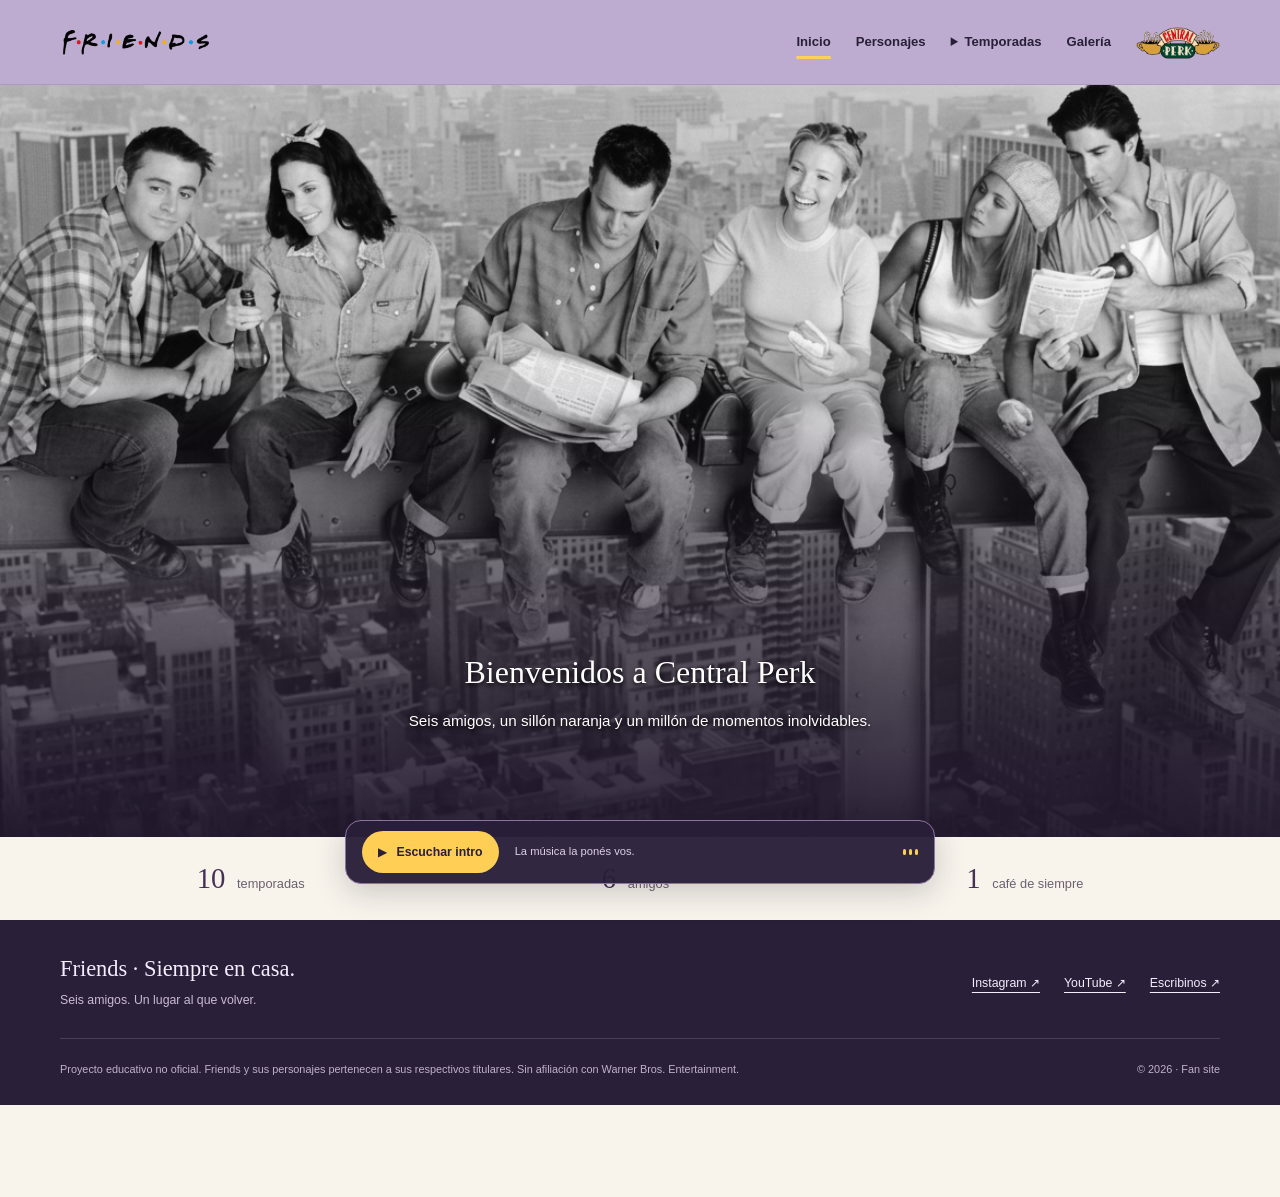
==== index.html @ 4688b2fb "Primera version de la pagina Friends" ====
<!doctype html>
<html lang="es-AR">
<head>
<meta charset="UTF-8">
<meta name="viewport" content="width=device-width, initial-scale=1">
<meta name="theme-color" content="#291f39">
<title>Inicio | Friends</title>
<link rel="stylesheet" href="css/estilos.css">
<script defer src="js/data.js"></script>
<script defer src="js/hero.js"></script>
<script defer src="js/gallery.js"></script>
<script defer src="js/cafe.js"></script>
<script defer src="js/audio.js"></script>
<script defer src="js/main.js"></script>
<script defer src="js/script.js"></script>
</head>
<body>
<div class="app home-page">
<a class="skip-link" href="#contenido">Saltar al contenido</a>
<header class="site-header">
<div class="container header-inner">
<a class="brand" href="index.html" aria-label="Friends, ir al inicio">
<img src="img/home/friends-logo.png" width="2048" height="800" alt="Friends"/>
</a>
<nav id="navegacion" class="navigation " aria-label="Navegación principal">
<a href="index.html" aria-current="page">Inicio</a>
<a href="personajes.html">Personajes</a>
<a href="temporadas.html">Temporadas</a>
<a href="galeria.html">Galería</a>
<a class="cafe-nav-link" href="cafe.html" aria-label="Central Perk: ¿Tomamos un café?">
<img src="img/home/central-perk.png" width="1760" height="880" alt="Central Perk">
</a>
</nav>
<button class="menu-toggle" type="button" aria-label="Abrir menú" aria-expanded="false" aria-controls="navegacion">☰</button>
</div>
</header>
<main id="contenido" tabindex="-1">
<section class="home-hero " data-intro="color" aria-labelledby="hero-title">
<img class="hero-background" src="img/home/Gemini_Generated_Image_yj6yjkyj6yjkyj6y.jpeg" width="1515" height="688" alt="Los seis amigos sentados en una viga sobre Nueva York" fetchPriority="high"/>
<div class="hero-copy container">
<h1 id="hero-title">Bienvenidos a Central Perk</h1>
<p class="hero-description">Seis amigos, un sillón naranja y un millón de momentos inolvidables.</p>
</div>
</section>
<img class="flying-logo" src="img/home/friends-logo.png" width="2048" height="800" alt="" aria-hidden="true" hidden=""/>
<div class="container series-facts">
<span>
<strong>10</strong> temporadas</span>
<span>
<strong>6</strong> amigos</span>
<span>
<strong>1</strong> café de siempre</span>
</div>
</main>
<footer class="site-footer">
<div class="container">
<div class="footer-top">
<div>
<p class="site-name">Friends · Siempre en casa.</p>
<p>Seis amigos. Un lugar al que volver.</p>
</div>
<div class="socials" aria-label="Redes sociales">
<a href="https://www.instagram.com/friends/" target="_blank" rel="noopener noreferrer">Instagram ↗</a>
<a href="https://www.youtube.com/@Friends" target="_blank" rel="noopener noreferrer">YouTube ↗</a>
<a href="cafe.html#formulario">Escribinos ↗</a>
</div>
</div>
<div class="footer-bottom">
<p>Proyecto educativo no oficial. Friends y sus personajes pertenecen a sus respectivos titulares. Sin afiliación con Warner Bros. Entertainment.</p>
<span>© 2026 · Fan site</span>
</div>
</div>
</footer>
<aside class="global-player" aria-label="Música de Friends">
<button id="audio-toggle" type="button" aria-pressed="false">
<span aria-hidden="true">▶</span> Escuchar intro</button>
<span class="audio-status" role="status">La música la ponés vos.</span>
<span class="equalizer" aria-hidden="true">
<i>
</i>
<i>
</i>
<i>
</i>
</span>
</aside>
</div>
<noscript><style>.hero-copy > * { opacity: 1; transform: none; }</style>Activá JavaScript para el carrusel, el mapa seleccionable y la música.</noscript>
</body>
</html>
---- css/estilos.css ----
@charset "UTF-8";
/* Personajes y elenco: tarjetas Flexbox. */
.character-list {
  display: flex;
  gap: 28px;
  flex-wrap: wrap;
  padding-bottom: 56px;
}
.character-card {
  flex: 0 1 calc((100% - 56px) / 3);
  min-width: 0;
  background: var(--paper);
  border: 1px solid var(--line);
  border-radius: 5px;
  overflow: hidden;
  scroll-margin-top: 115px;
}
.portrait {
  position: relative;
}
.portrait img {
  width: 100%;
  height: 245px;
  object-fit: contain;
  object-position: center;
  background: #eae5dc;
}
.tag {
  position: absolute;
  bottom: 12px;
  left: 14px;
  background: var(--cream);
  padding: 4px 9px;
  font-size: 0.62rem;
}
.character-copy {
  padding: 23px;
}
.character-copy h3 {
  font-family: Georgia, serif;
  font-size: 1.85rem;
  font-weight: 400;
}
.actor-name {
  color: var(--purple-dark);
  font-size: 0.75rem;
  font-weight: 700;
  margin: 7px 0 16px;
}
.character-copy > p:not(.actor-name) {
  font-size: 0.82rem;
  color: var(--muted);
}
.character-copy .detail {
  padding-top: 14px;
  border-top: 1px solid var(--line);
}
.actor-section {
  background: #eee7f1;
}
.actor-list {
  display: flex;
  flex-wrap: wrap;
  gap: 26px;
  margin-top: 30px;
}
.actor-card {
  flex: 0 1 calc((100% - 52px) / 3);
  border-top: 1px solid #b6a6bf;
  padding-top: 22px;
}
.actor-card h3 {
  font-size: 1.1rem;
  margin-bottom: 14px;
}
.actor-card p {
  font-size: 0.84rem;
  color: #554d5b;
}
.actor-card > a {
  display: inline-block;
  margin-top: 15px;
  font-size: 0.73rem;
}
.credits {
  margin-top: 35px;
  font-size: 0.76rem;
  overflow-wrap: anywhere;
}
.credits summary {
  cursor: pointer;
  font-weight: 700;
}
.credits p {
  margin-top: 12px;
}
.credits li {
  margin-block: 12px;
}
/* Temporadas: todas accesibles por anclas, incluso sin JavaScript. */
.season-jump {
  display: flex;
  flex-wrap: wrap;
  gap: 10px;
  margin: 8px 0 28px;
}
.season-jump a {
  display: flex;
  width: 48px;
  height: 44px;
  align-items: center;
  justify-content: center;
  border: 1px solid var(--line);
  background: var(--paper);
  text-decoration: none;
  font-weight: 600;
  font-size: 0.8rem;
}
.season-jump a:hover {
  background: var(--purple-dark);
  color: white;
}
.season-list {
  display: flex;
  flex-wrap: wrap;
  gap: 24px;
}
.season-card {
  display: flex;
  align-items: flex-start;
  gap: 22px;
  flex: 0 1 calc((100% - 24px) / 2);
  padding: 28px;
  background: var(--paper);
  border: 1px solid var(--line);
  scroll-margin-top: 110px;
}
.season-card:target {
  border-color: var(--purple);
  box-shadow: inset 0 3px var(--yellow);
}
.season-number {
  font:
    2.1rem/1 Georgia,
    serif;
  color: #b9a8c5;
}
.season-card > div {
  min-width: 0;
  flex: 1;
}
.season-card .eyebrow {
  font-size: 0.6rem;
  margin-bottom: 14px;
  letter-spacing: 0.09em;
}
.season-card h3 {
  font-family: Georgia, serif;
  font-size: 1.6rem;
  font-weight: 400;
  margin-bottom: 16px;
}
.season-card p,
.season-card li {
  font-size: 0.83rem;
  color: var(--muted);
}
.season-card ul {
  padding-left: 18px;
  margin: 15px 0;
}
.episode-list {
  font-style: italic;
}

:root {
  --cream: #f8f4ec;
  --paper: #fffdf8;
  --ink: #302439;
  --muted: #6b6070;
  --purple: #83679c;
  --purple-dark: #453158;
  --yellow: #ffce54;
  --line: #ddd3e3;
  --header-height: 84px;
  font-family: "Segoe UI", Arial, sans-serif;
  color: var(--ink);
  background: var(--cream);
  font-synthesis: none;
}
* {
  box-sizing: border-box;
}
html {
  scroll-behavior: smooth;
  scroll-padding-top: calc(var(--header-height) + 20px);
}
body {
  margin: 0;
  font-size: 16px;
  line-height: 1.65;
}
img {
  display: block;
  max-width: 100%;
  height: auto;
}
button,
input,
select,
textarea {
  font: inherit;
}
button,
a {
  touch-action: manipulation;
}
button {
  cursor: pointer;
}
button:disabled {
  cursor: wait;
  opacity: 0.65;
}
a {
  color: inherit;
  text-underline-offset: 5px;
}
h1,
h2,
h3,
h4,
p,
figure {
  margin: 0;
}
h1,
h2 {
  font-family: Georgia, "Times New Roman", serif;
  font-weight: 400;
  letter-spacing: -0.045em;
  line-height: 1.1;
}
h1 {
  font-size: clamp(2.6rem, 5vw, 4.7rem);
}
h2 {
  font-size: clamp(2.1rem, 4vw, 3.4rem);
}
h3 {
  line-height: 1.2;
}
h4 {
  font-size: 0.76rem;
  text-transform: uppercase;
  letter-spacing: 0.1em;
  margin: 22px 0 8px;
}
p + p {
  margin-top: 14px;
}
em {
  font-style: normal;
  color: var(--purple-dark);
}
[hidden] {
  display: none !important;
}
:focus-visible {
  outline: 3px solid #b17200;
  outline-offset: 5px;
}
::selection {
  background: var(--yellow);
  color: var(--ink);
}
main:focus {
  outline: none;
}
.app {
  padding-bottom: 92px;
}
.container {
  width: min(1160px, calc(100% - 64px));
  margin-inline: auto;
}
.eyebrow {
  display: block;
  font-size: 0.67rem;
  font-weight: 750;
  letter-spacing: 0.16em;
  text-transform: uppercase;
  color: var(--purple-dark);
  margin-bottom: 18px;
}
.small {
  font-size: 0.75rem;
}
.button {
  display: inline-flex;
  justify-content: center;
  align-items: center;
  gap: 22px;
  min-height: 48px;
  padding: 12px 24px;
  border: 0;
  border-radius: 999px;
  background: var(--yellow);
  color: #291f39;
  text-decoration: none;
  font-size: 0.86rem;
  font-weight: 750;
  transition:
    background 0.2s,
    transform 0.2s;
}
.button:hover {
  background: #ffdc85;
  transform: translateY(-2px);
}
.text-button {
  border: 0;
  background: transparent;
  color: var(--purple-dark);
  text-decoration: underline;
  text-underline-offset: 5px;
  padding: 10px 0;
}
.page-intro {
  padding: 54px 0 36px;
  max-width: 820px;
}
.page-intro p {
  max-width: 660px;
  color: var(--muted);
  margin-top: 20px;
}
.centered {
  text-align: center;
  max-width: none;
}
.centered p {
  margin-inline: auto;
}
.notice {
  border-left: 3px solid var(--yellow);
  padding: 10px 16px;
  background: #eee6ef;
  margin-bottom: 30px;
  font-size: 0.8rem;
}
.section {
  padding-block: 60px;
}
.section-head {
  display: flex;
  justify-content: space-between;
  gap: 24px;
  align-items: flex-end;
  margin-bottom: 28px;
}
.source-note {
  font-size: 0.74rem;
  color: var(--muted);
  margin: 20px 0 40px;
}
.skip-link {
  position: fixed;
  top: -90px;
  left: 16px;
  padding: 12px;
  background: var(--yellow);
  z-index: 100;
}
.skip-link:focus {
  top: 12px;
}
/* Un solo Header para todas las vistas. */
.site-header {
  position: sticky;
  top: 0;
  z-index: 30;
  background: #bdacd0;
  color: #291f39;
  border-bottom: 1px solid #291f3920;
}
.header-inner {
  min-height: var(--header-height);
  display: flex;
  align-items: center;
  gap: 28px;
}
.brand {
  display: block;
  width: 152px;
  flex-shrink: 0;
}
.brand img {
  width: 100%;
  filter: none;
}
.navigation {
  display: flex;
  align-items: center;
  gap: 25px;
  margin-left: auto;
  font-size: 0.82rem;
  font-weight: 650;
}
.navigation a {
  padding: 24px 0;
  text-decoration: none;
  white-space: nowrap;
}
.navigation a:hover {
  color: #604279;
}
.navigation a[aria-current="page"] {
  text-decoration: underline;
  text-decoration-color: #ffd059;
  text-decoration-thickness: 3px;
  text-underline-offset: 10px;
}
.perk-badge {
  padding-left: 20px;
  border-left: 1px solid #291f3930;
  background: transparent !important;
  flex-shrink: 0;
}
.perk-badge img {
  width: 86px;
  transition: transform 0.2s;
}
.perk-badge:hover img {
  transform: rotate(-4deg) scale(1.04);
}
.menu-toggle {
  display: none;
  border: 1px solid #291f3940;
  background: none;
  color: inherit;
  border-radius: 6px;
  width: 44px;
  height: 44px;
  font-size: 1.4rem;
}
/* El Hero conserva una sola llamada a la acción. */
.home-hero {
  position: relative;
  isolation: isolate;
  min-height: calc(100vh - var(--header-height));
  min-height: calc(100svh - var(--header-height));
  display: flex;
  align-items: flex-end;
  background: #291f39;
  color: white;
  overflow: hidden;
}
.hero-background {
  position: absolute;
  inset: 0;
  width: 100%;
  height: 100%;
  object-fit: cover;
  object-position: top center;
  filter: grayscale(0%);
  transition: filter 1.2s ease-in-out;
  z-index: -2;
}
.is-monochrome .hero-background {
  filter: grayscale(100%);
}
.home-hero::after {
  content: "";
  position: absolute;
  inset: 0;
  background: linear-gradient(0deg, #21172def, #21172d60 36%, transparent 65%);
  z-index: -1;
  pointer-events: none;
}
.hero-copy {
  text-align: center;
  padding: 36px 0 104px;
}
.hero-copy .eyebrow {
  color: #ffde89;
  text-shadow: 0 2px 4px rgba(0, 0, 0, 0.8);
  font-size: 0.63rem;
}
.hero-copy h1 {
  font-size: clamp(2.7rem, 4.7vw, 4.5rem);
  text-shadow: 0 2px 4px rgba(0, 0, 0, 0.8);
}
.hero-copy h1 em {
  color: #ffdc87;
}
.hero-copy p {
  margin-top: 18px;
  font-size: 0.95rem;
  text-shadow: 0 2px 4px rgba(0, 0, 0, 0.8);
}
.hero-cta {
  margin-top: 24px;
}
.hero-copy > * {
  opacity: 0;
  transform: translateY(20px);
  transition:
    opacity 0.8s ease,
    transform 0.8s ease;
}
.hero-copy.is-visible > *,
.hero-copy:focus-within > * {
  opacity: 1;
  transform: translateY(0);
}
.hero-copy > h1 {
  transition-delay: 0.12s;
}
.hero-copy > p {
  transition-delay: 0.26s;
}
.hero-copy > .hero-cta {
  transition-delay: 0.4s;
}
.flying-logo {
  position: fixed;
  z-index: 40;
  left: 50%;
  top: 45%;
  width: clamp(230px, 32vw, 460px);
  height: auto;
  transform: translate(-50%, -50%);
  pointer-events: none;
  filter: none;
}
.series-facts {
  display: flex;
  justify-content: space-around;
  gap: 24px;
  padding: 25px 0;
  font-size: 0.8rem;
  color: var(--muted);
}
.series-facts strong {
  font:
    1.8rem Georgia,
    serif;
  color: var(--purple-dark);
  margin-right: 8px;
}
/* Reproductor raíz: no se desmonta al cambiar de vista. */
.global-player {
  position: fixed;
  bottom: 16px;
  left: 50%;
  transform: translateX(-50%);
  z-index: 45;
  display: flex;
  align-items: center;
  gap: 16px;
  width: min(590px, calc(100% - 32px));
  padding: 10px 16px;
  border: 1px solid #8d739f;
  border-radius: 16px;
  background: #291f39f5;
  box-shadow: 0 8px 30px #21172d35;
  color: white;
}
.global-player button {
  background: var(--yellow);
  border: 0;
  border-radius: 999px;
  color: #291f39;
  font-weight: 750;
  font-size: 0.77rem;
  min-height: 42px;
  padding: 9px 16px;
  white-space: nowrap;
}
.global-player button > span {
  margin-right: 6px;
}
.audio-status {
  font-size: 0.7rem;
  line-height: 1.35;
  color: #ddd1e5;
  flex: 1;
}
.equalizer {
  display: flex;
  align-items: center;
  gap: 3px;
  height: 22px;
}
.equalizer i {
  width: 3px;
  height: 6px;
  background: var(--yellow);
  border-radius: 2px;
}
.equalizer.playing i {
  animation: sound 0.8s ease-in-out infinite alternate;
}
.equalizer i:nth-child(2) {
  animation-delay: 0.3s;
}
.equalizer i:nth-child(3) {
  animation-delay: 0.5s;
}
@keyframes sound {
  to {
    height: 21px;
  }
}
/* Marco estático: sólo la imagen interior cambia. */
.gallery-page {
  width: 100vw;
  max-width: 100%;
  margin: 0;
  background: #72539c;
  color: #fff;
  min-height: calc(100svh - var(--header-height));
  display: flex;
  flex-direction: column;
  justify-content: center;
  padding-bottom: 56px;
}
.memory-carousel {
  width: min(100%, 920px);
  margin: auto;
}
.marco-foto {
  position: relative;
  display: block;
  padding: 0;
  border: 0;
  overflow: hidden;
}
.memory-frame {
  position: relative;
  width: min(
    calc(100% - 112px),
    760px,
    max(0px, calc(100svh - var(--header-height) - 160px))
  );
  margin-inline: auto;
  aspect-ratio: 390/388;
  background: #72539c;
  border-radius: 20px;
  border: 0;
  box-shadow: none;
}
.frame-art {
  position: absolute;
  width: 140%;
  max-width: none;
  height: 140%;
  left: -20%;
  top: -20%;
  object-fit: contain;
  pointer-events: none;
  z-index: 2;
}
.memory-window {
  position: absolute;
  left: 26.76%;
  top: 20.04%;
  width: 43.96%;
  height: 62.58%;
  background: transparent;
  border-radius: 3%;
  overflow: hidden;
  z-index: 3;
  pointer-events: none;
}
.marco-foto .memory-window img,
.marco-foto .memory-slide {
  display: block;
  width: 100%;
  height: 100%;
  object-fit: cover;
  object-position: center;
  border-radius: inherit;
  background: transparent;
}
#carousel-image {
  position: absolute;
  inset: 0;
  width: 100%;
  height: 100%;
  object-fit: cover;
  object-position: center;
}
.memory-slide {
  animation: photo-in 0.4s ease;
  transition: opacity 0.6s ease-in-out;
}
.memory-slide.fade-out,
.lightbox-slide.fade-out {
  opacity: 0;
}
@keyframes photo-in {
  from {
    opacity: 0.25;
  }
  to {
    opacity: 1;
  }
}
.carousel-controls {
  display: flex;
  align-items: center;
  justify-content: space-between;
  gap: 16px;
  margin-top: 20px;
}
.carousel-controls button {
  width: 46px;
  height: 46px;
  border: 1px solid #b6a2c5;
  border-radius: 50%;
  background: transparent;
  color: var(--purple-dark);
  flex-shrink: 0;
}
.carousel-controls p {
  text-align: center;
  font-size: 0.84rem;
}
.carousel-controls button:hover {
  background: var(--purple-dark);
  color: white;
}
.carousel-actions {
  display: flex;
  justify-content: center;
  gap: 24px;
  margin-block: 10px 24px;
}
.carousel-actions button {
  background: none;
  border: 0;
  border-bottom: 1px solid #a68db5;
  color: var(--purple-dark);
  padding: 8px 0;
  min-height: 44px;
  font-size: 0.77rem;
}
.scene-index {
  display: grid;
  grid-template-columns: repeat(3, 1fr);
  gap: 10px;
}
.scene-index button {
  text-align: left;
  background: #eee6f2;
  border: 1px solid transparent;
  border-radius: 9px;
  padding: 12px;
  color: var(--purple-dark);
  font-size: 0.7rem;
}
.scene-index span {
  display: block;
  font-size: 0.75rem;
  margin-top: 4px;
}
.scene-index button[aria-pressed="true"] {
  border-color: #83679c;
  background: #e3d5ec;
}
.modal-open {
  overflow: hidden;
}
.lightbox {
  position: fixed;
  inset: 0;
  border: 0;
  padding: 0;
  background: transparent;
  color: white;
  width: 100vw;
  height: 100dvh;
  max-width: 100vw;
  max-height: 100dvh;
  margin: auto;
}
.lightbox::backdrop {
  background: #1b1329ed;
}
.lightbox[open] {
  display: flex;
  align-items: center;
  justify-content: center;
}
.lightbox figure {
  position: relative;
  margin: 0;
  pointer-events: none;
}
.modal-img {
  width: auto;
  height: auto;
  max-width: 85vw;
  max-height: 85vh;
  object-fit: contain;
  margin: auto;
  display: block;
  border-radius: 8px;
  pointer-events: auto;
}
.lightbox figcaption {
  position: absolute;
  top: 100%;
  left: 0;
  width: 100%;
  margin-top: 8px;
  text-align: center;
  font-size: 0.85rem;
}
.lightbox button {
  position: fixed;
  width: 44px;
  height: 44px;
  border: 1px solid #ffffff60;
  border-radius: 50%;
  background: #291f39;
  color: white;
  font-size: 1.4rem;
}
.lightbox-close {
  top: 16px;
  right: 16px;
}
.lightbox-prev {
  top: 50%;
  transform: translateY(-50%);
  left: 12px;
}
.lightbox-next {
  top: 50%;
  transform: translateY(-50%);
  right: 12px;
}
/* Café, mapa y contacto comparten una vista. */
.cafe-intro {
  display: grid;
  grid-template-columns: 1.35fr 1fr;
  gap: 70px;
  align-items: center;
  padding-block: 64px;
}
.cafe-intro h1 {
  font-size: clamp(3.2rem, 6vw, 5.2rem);
}
.cafe-intro .lead {
  font-size: 1.24rem;
  font-weight: 600;
  color: var(--purple-dark);
  margin-top: 24px;
  line-height: 1.4;
}
.cafe-intro p:not(.lead) {
  color: var(--muted);
  font-size: 0.92rem;
  max-width: 530px;
}
.cafe-intro .button {
  margin-top: 26px;
}
.cafe-photo {
  padding: 16px;
  background: #e7ddee;
  border-radius: 150px 150px 18px 18px;
  transform: rotate(2deg);
}
.cafe-photo img {
  width: 100%;
  aspect-ratio: 280/271;
  object-fit: contain;
  border-radius: 140px 140px 8px 8px;
}
.cafe-photo figcaption {
  font-size: 0.68rem;
  color: var(--purple-dark);
  padding: 16px 10px 2px;
  text-align: center;
}
.cafe-locations {
  padding-top: 26px;
}
.region-controls {
  display: flex;
  gap: 8px;
  flex-shrink: 0;
}
.region-controls button {
  min-height: 44px;
  padding: 8px 18px;
  border: 1px solid #b6a2c5;
  background: transparent;
  color: var(--purple-dark);
  border-radius: 999px;
  font-size: 0.8rem;
}
.region-controls button[aria-pressed="true"] {
  background: var(--purple-dark);
  color: white;
}
.map-layout {
  display: grid;
  grid-template-columns: 330px minmax(0, 1fr);
  gap: 24px;
  align-items: start;
}
.place-list {
  display: flex;
  flex-direction: column;
  gap: 12px;
}
.place-option {
  padding: 22px;
  text-align: left;
  background: var(--paper);
  border: 1px solid var(--line);
  border-radius: 12px;
  color: var(--ink);
}
.place-option.is-selected {
  border-color: #77538e;
  box-shadow: inset 4px 0 #77538e;
}
.place-option .eyebrow {
  font-size: 0.57rem;
  margin-bottom: 8px;
}
.place-option strong {
  display: block;
  font-size: 1.05rem;
  line-height: 1.3;
}
.place-option > span:last-child {
  display: block;
  font-size: 0.75rem;
  margin-top: 10px;
  color: var(--muted);
}
.map-panel {
  border: 1px solid var(--line);
  border-radius: 16px;
  overflow: hidden;
  background: var(--paper);
}
.map-heading {
  padding: 20px 24px;
  background: #eae0ef;
}
.map-heading h3 {
  font:
    1.5rem/1.2 Georgia,
    serif;
}
.map-heading address {
  font-style: normal;
  font-size: 0.78rem;
  color: var(--muted);
  margin-top: 8px;
}
.map-embed {
  position: relative;
  height: 330px;
  background: #e2d9e8;
}
.map-embed iframe {
  width: 100%;
  height: 100%;
  border: 0;
  position: relative;
  z-index: 1;
}
.map-loading {
  position: absolute;
  inset: 30% 10% auto;
  font-size: 0.8rem;
  color: var(--muted);
  text-align: center;
}
.map-details {
  padding: 22px 24px;
}
.map-details p {
  font-size: 0.87rem;
  color: var(--muted);
}
.cafe-links {
  display: flex;
  gap: 24px;
  margin-top: 18px;
  flex-wrap: wrap;
  font-size: 0.8rem;
}
.contact-section {
  display: grid;
  grid-template-columns: 1fr 1.3fr;
  gap: 60px;
  padding-block: 44px 70px;
  border-top: 1px solid var(--line);
}
.contact-section > div > p {
  font-size: 0.9rem;
  color: var(--muted);
  margin-top: 20px;
}
.contact-section .form-note {
  border-left: 3px solid var(--yellow);
  padding-left: 16px;
  font-size: 0.8rem;
}
.contact-form {
  padding: 28px;
  background: var(--paper);
  border: 1px solid var(--line);
  border-radius: 16px;
  min-width: 0;
}
.form-row {
  display: flex;
  gap: 16px;
}
.field {
  display: flex;
  flex-direction: column;
  gap: 7px;
  min-width: 0;
  flex: 1;
  margin-bottom: 20px;
  font-size: 0.8rem;
  font-weight: 650;
}
.field input,
.field textarea,
.field select {
  width: 100%;
  min-width: 0;
  min-height: 46px;
  border: 1px solid #b9acbf;
  border-radius: 6px;
  padding: 10px;
  background: var(--cream);
  color: var(--ink);
  font-weight: 400;
}
.field textarea {
  resize: vertical;
}
.field .small {
  color: var(--muted);
  font-weight: 400;
}
fieldset {
  padding: 16px;
  border: 1px solid var(--line);
  border-radius: 8px;
  margin: 0 0 20px;
  min-width: 0;
}
legend {
  font-size: 0.85rem;
  font-weight: 700;
  padding-inline: 6px;
}
.form-status {
  font-size: 0.82rem;
  color: var(--purple-dark);
}
.form-status:not(:empty) {
  padding-top: 18px;
}
.form-status:empty {
  display: none;
}
.site-footer {
  background: #291f39;
  color: #f5ecfc;
  padding: 36px 0 26px;
}
.footer-top,
.footer-bottom {
  display: flex;
  justify-content: space-between;
  gap: 28px;
}
.site-name {
  font:
    1.4rem Georgia,
    serif;
}
.footer-top p + p {
  font-size: 0.77rem;
  color: #cbbbd6;
  margin-top: 8px;
}
.socials {
  display: flex;
  gap: 24px;
  align-items: center;
  font-size: 0.77rem;
}
.footer-bottom {
  border-top: 1px solid #ffffff25;
  padding-top: 22px;
  margin-top: 28px;
  font-size: 0.68rem;
  color: #c1b1cc;
}
.footer-bottom p {
  max-width: 790px;
}
.footer-bottom > span {
  white-space: nowrap;
}
@media (max-width: 1100px) {
  .navigation {
    gap: 17px;
  }
  .header-inner {
    gap: 20px;
  }
  .brand {
    width: 140px;
  }
  .perk-badge {
    padding-left: 14px;
  }
  .perk-badge img {
    width: 76px;
  }
  .cafe-intro {
    gap: 40px;
  }
  .map-layout {
    grid-template-columns: 290px minmax(0, 1fr);
  }
  .contact-section {
    gap: 32px;
  }
}
@media (max-width: 980px) {
  :root {
    --header-height: 72px;
  }
  .container {
    width: calc(100% - 40px);
  }
  .navigation {
    display: none;
    position: absolute;
    top: var(--header-height);
    left: 0;
    right: 0;
    flex-direction: column;
    align-items: stretch;
    gap: 0;
    margin: 0;
    padding: 14px 20px;
    background: #bdacd0;
    max-height: calc(100dvh - var(--header-height));
    overflow: auto;
    border-bottom: 1px solid #291f3920;
  }
  .navigation.is-open {
    display: flex;
  }
  .navigation a {
    padding: 12px;
  }
  .menu-toggle {
    display: block;
    flex-shrink: 0;
  }
  .perk-badge {
    margin-left: auto;
    padding-left: 0;
    border: 0;
  }
  .character-card {
    flex-basis: calc((100% - 28px) / 2);
  }
  .actor-card {
    flex-basis: calc((100% - 26px) / 2);
  }
  .season-card {
    flex-basis: 100%;
  }
  .section-head {
    flex-wrap: wrap;
  }
  .cafe-intro {
    gap: 32px;
  }
  .contact-section {
    grid-template-columns: 1fr;
  }
  .contact-section > div {
    max-width: 650px;
  }
}
@media (max-width: 650px) {
  .container {
    width: calc(100% - 32px);
  }
  .header-inner {
    gap: 18px;
  }
  .brand {
    width: 125px;
  }
  .perk-badge img {
    width: 65px;
  }
  .hero-copy {
    padding: 34px 0 110px;
  }
  .hero-copy .eyebrow {
    font-size: 0.52rem;
    letter-spacing: 0.11em;
  }
  .hero-copy h1 {
    font-size: 2.8rem;
  }
  .hero-copy p {
    font-size: 0.82rem;
  }
  .hero-cta {
    font-size: 0.78rem;
    padding-inline: 20px;
  }
  .series-facts {
    font-size: 0.64rem;
    gap: 8px;
    justify-content: space-between;
  }
  .series-facts strong {
    font-size: 1.3rem;
    margin-right: 4px;
  }
  .global-player {
    bottom: 10px;
    width: calc(100% - 20px);
    gap: 10px;
    padding: 8px 10px;
  }
  .global-player button {
    font-size: 0.71rem;
    padding-inline: 12px;
  }
  .audio-status {
    font-size: 0.64rem;
  }
  .equalizer {
    display: none;
  }
  .page-intro {
    padding: 38px 0 28px;
  }
  .page-intro h1 {
    font-size: 2.7rem;
  }
  .page-intro p {
    font-size: 0.9rem;
  }
  .memory-frame {
    border-radius: 12px;
  }
  .carousel-controls {
    gap: 10px;
  }
  .carousel-controls p {
    font-size: 0.73rem;
  }
  .carousel-controls button {
    width: 44px;
    height: 44px;
  }
  .scene-index {
    grid-template-columns: repeat(2, 1fr);
  }
  .carousel-actions {
    gap: 20px;
  }
  .lightbox-prev {
    left: 0;
  }
  .lightbox-next {
    right: 0;
  }
  .cafe-intro {
    grid-template-columns: 1fr;
    padding: 40px 0;
    gap: 30px;
  }
  .cafe-intro h1 {
    font-size: 3.7rem;
  }
  .cafe-intro .lead {
    font-size: 1.1rem;
  }
  .cafe-photo {
    width: min(340px, 90%);
    justify-self: center;
  }
  .cafe-locations {
    padding-top: 16px;
  }
  .region-controls {
    width: 100%;
  }
  .region-controls button {
    flex: 1;
  }
  .map-layout {
    grid-template-columns: 1fr;
  }
  .place-list {
    gap: 10px;
  }
  .place-option {
    padding: 16px;
  }
  .map-embed {
    height: 300px;
  }
  .map-details,
  .map-heading {
    padding: 18px;
  }
  .contact-section {
    padding-block: 30px 44px;
    gap: 26px;
  }
  .contact-form {
    padding: 20px;
  }
  .form-row {
    flex-direction: column;
    gap: 0;
  }
  .character-card,
  .actor-card {
    flex-basis: 100%;
  }
  .character-copy {
    padding: 23px;
  }
  .portrait img {
    height: 280px;
  }
  .season-card {
    padding: 22px 18px;
    gap: 14px;
  }
  .season-jump {
    gap: 8px;
  }
  .season-jump a {
    width: 44px;
  }
  .section {
    padding-block: 40px;
  }
  .footer-top,
  .footer-bottom {
    flex-direction: column;
    gap: 22px;
  }
  .socials {
    flex-wrap: wrap;
    gap: 20px;
  }
  .footer-bottom > span {
    white-space: normal;
  }
}
@media (max-height: 650px) and (min-width: 651px) {
  .hero-copy {
    padding: 26px 0 100px;
  }
  .hero-copy h1 {
    font-size: 2.5rem;
  }
  .hero-copy .eyebrow {
    margin-bottom: 10px;
  }
  .hero-copy p {
    margin-top: 12px;
  }
  .hero-cta {
    margin-top: 16px;
  }
}
@media (prefers-reduced-motion: reduce) {
  html {
    scroll-behavior: auto;
  }
  *,
  *::before,
  *::after {
    animation: none !important;
    transition: none !important;
  }
  .hero-copy > * {
    opacity: 1;
    transform: none;
  }
  .flying-logo {
    display: none !important;
  }
}

/* Atributos semánticos también dentro de componentes con display propio. */
[hidden] {
  display: none !important;
}

.gallery-page .page-intro {
  padding-block: 10px;
  margin-block: 0;
}
.gallery-page .page-intro h1 {
  font-size: 1.1rem;
  line-height: 1.4;
  margin: 0;
  letter-spacing: 0;
}
.gallery-page .carousel-controls {
  margin-top: 10px;
}
.season-filter {
  display: grid;
  gap: 8px;
  max-width: 360px;
  margin: 0 0 24px;
}
.season-filter label {
  font-weight: 600;
}
.season-filter select {
  width: 100%;
  padding: 12px;
  border: 1px solid var(--purple);
  border-radius: 8px;
  background: var(--paper);
  color: var(--ink);
}
.quiz-form {
  max-width: 650px;
  margin-block: 28px;
}
.quiz-form fieldset {
  display: grid;
  gap: 10px;
}
.quiz-form input {
  width: auto;
}

.season-dropdown {
  position: relative;
}
.season-dropdown summary {
  cursor: pointer;
  padding-block: 24px;
}
.season-dropdown[aria-current="page"] summary {
  text-decoration: underline;
  text-decoration-color: var(--yellow);
  text-underline-offset: 10px;
}
.season-options {
  position: absolute;
  top: 100%;
  left: -16px;
  min-width: 180px;
  padding: 8px;
  background: var(--paper);
  border: 1px solid var(--line);
  border-radius: 6px;
  box-shadow: 0 8px 24px #291f3920;
  max-height: 65svh;
  overflow-y: auto;
}
.navigation .season-options a {
  display: block;
  padding: 9px 12px;
}
.home-hero {
  min-height: calc(100svh - var(--header-height) - 64px);
}
.home-hero .hero-copy h1 {
  font-size: 2rem;
  letter-spacing: 0;
  white-space: nowrap;
}
.cafe-heading {
  display: flex;
  align-items: center;
  gap: 28px;
  padding-block: 32px;
}
.cafe-heading h1 {
  font-family: Georgia, "Times New Roman", serif;
  font-size: 3.2rem;
  font-weight: 700;
  line-height: 1.12;
  letter-spacing: 0;
  color: #875719;
  text-shadow: 0 2px 3px #bd924b26;
}
.cafe-heading p {
  margin-top: 8px;
  color: var(--muted);
}
.cafe-split {
  display: grid;
  grid-template-columns: minmax(0, 1.2fr) minmax(0, 1fr);
  gap: 48px;
  padding-bottom: 56px;
  align-items: start;
}
.cafe-split h2 {
  font-size: 1.8rem;
  margin-block: 8px 12px;
}
.cafe-split .contact-form {
  margin-top: 24px;
  padding: 0;
  background: transparent;
  border: 0;
  border-radius: 0;
}
.club-note {
  font-size: 0.8rem;
  color: var(--muted);
  margin-bottom: 20px;
}
.studio-photo {
  margin: 0 0 24px;
}
.studio-photo img {
  width: 100%;
  height: auto;
  display: block;
}
.studio-section .map-panel {
  border-radius: 8px;
}
.studio-section .map-embed,
.studio-section iframe {
  height: 300px;
  width: 100%;
  display: block;
}
.studio-section .map-heading,
.studio-section .map-details {
  padding: 16px;
}
.studio-section h3 {
  font-size: 1rem;
}
.studio-section address {
  font-size: 0.85rem;
}
@media (max-width: 980px) {
  .season-dropdown summary {
    padding: 12px;
  }
  .season-options {
    position: static;
    box-shadow: none;
    margin-inline: 12px;
  }
  .home-hero .hero-copy h1 {
    font-size: 1.4rem;
  }
  .cafe-split {
    gap: 28px;
  }
}
@media (max-width: 650px) {
  .home-hero .hero-copy h1 {
    font-size: 0.9rem;
  }
  .cafe-heading {
    flex-direction: column;
    text-align: center;
    gap: 12px;
  }
  .cafe-heading h1 {
    font-size: 2rem;
  }
  .cafe-split {
    grid-template-columns: minmax(0, 1fr);
  }
}
@media (max-width: 360px) {
  .home-hero .hero-copy h1 {
    font-size: 0.75rem;
  }
}

.navigation .cafe-nav-link {
  display: flex;
  align-items: center;
  justify-content: center;
  width: 84px;
  height: 50px;
  padding: 0;
  background: transparent !important;
  border: 0;
  border-radius: 8px;
  flex-shrink: 0;
  transition:
    background 0.3s ease,
    transform 0.3s ease;
}
.navigation .cafe-nav-link:hover {
  background: transparent !important;
  color: inherit;
  transform: scale(1.08);
}
.cafe-nav-link img {
  width: 100%;
  height: auto;
  object-fit: contain;
  flex-shrink: 0;
}
.memory-frame {
  cursor: zoom-in;
}
.memory-frame:focus-visible {
  outline: 3px solid #875719;
  outline-offset: 5px;
}
.gallery-stage {
  position: relative;
}
.gallery-arrow {
  position: absolute;
  top: 50%;
  transform: translateY(-50%);
  width: 44px;
  height: 44px;
  border: 1px solid #ffdf83;
  border-radius: 50%;
  color: #302344;
  background: #ffdf83;
  font-size: 1.4rem;
  cursor: pointer;
}
.gallery-prev {
  left: 8px;
}
.gallery-next {
  right: 8px;
}
.gallery-page .page-intro p,
.gallery-page .eyebrow {
  color: #fff3cd;
}
.gallery-page .carousel-controls {
  justify-content: center;
  padding-inline: 16px;
}
.gallery-page .carousel-actions button {
  color: white;
  border-color: #ffdf83;
}
.gallery-page .scene-index {
  margin-inline: 16px;
}
.season-list .season-card {
  display: grid;
  grid-template-columns: minmax(0, 1fr) minmax(0, 1fr);
  flex-basis: 100%;
  width: 100%;
  gap: 36px;
  padding: 28px 0;
  border: 0;
  border-top: 1px solid var(--line);
  background: transparent;
}
.season-copy .season-number {
  display: block;
  margin-bottom: 16px;
}
.season-media {
  min-width: 0;
  margin: 0;
}
.season-video {
  aspect-ratio: 16 / 9;
  overflow: hidden;
  border-radius: 12px;
  background: #201a25;
  box-shadow: 0 8px 24px #30243920;
}
.season-video img {
  display: block;
  width: 100%;
  height: 100%;
  object-fit: cover;
}
.season-media figcaption {
  margin-top: 12px;
  font-size: 0.8rem;
  color: var(--muted);
}
.season-video-link {
  margin-top: 16px;
  max-width: 100%;
  text-align: center;
  white-space: normal;
}
@media (max-width: 760px) {
  .season-list .season-card {
    grid-template-columns: minmax(0, 1fr);
    gap: 24px;
  }
}
@media (max-width: 980px) {
  .header-inner .menu-toggle {
    margin-left: auto;
  }
  .navigation .cafe-nav-link {
    white-space: normal;
  }
}
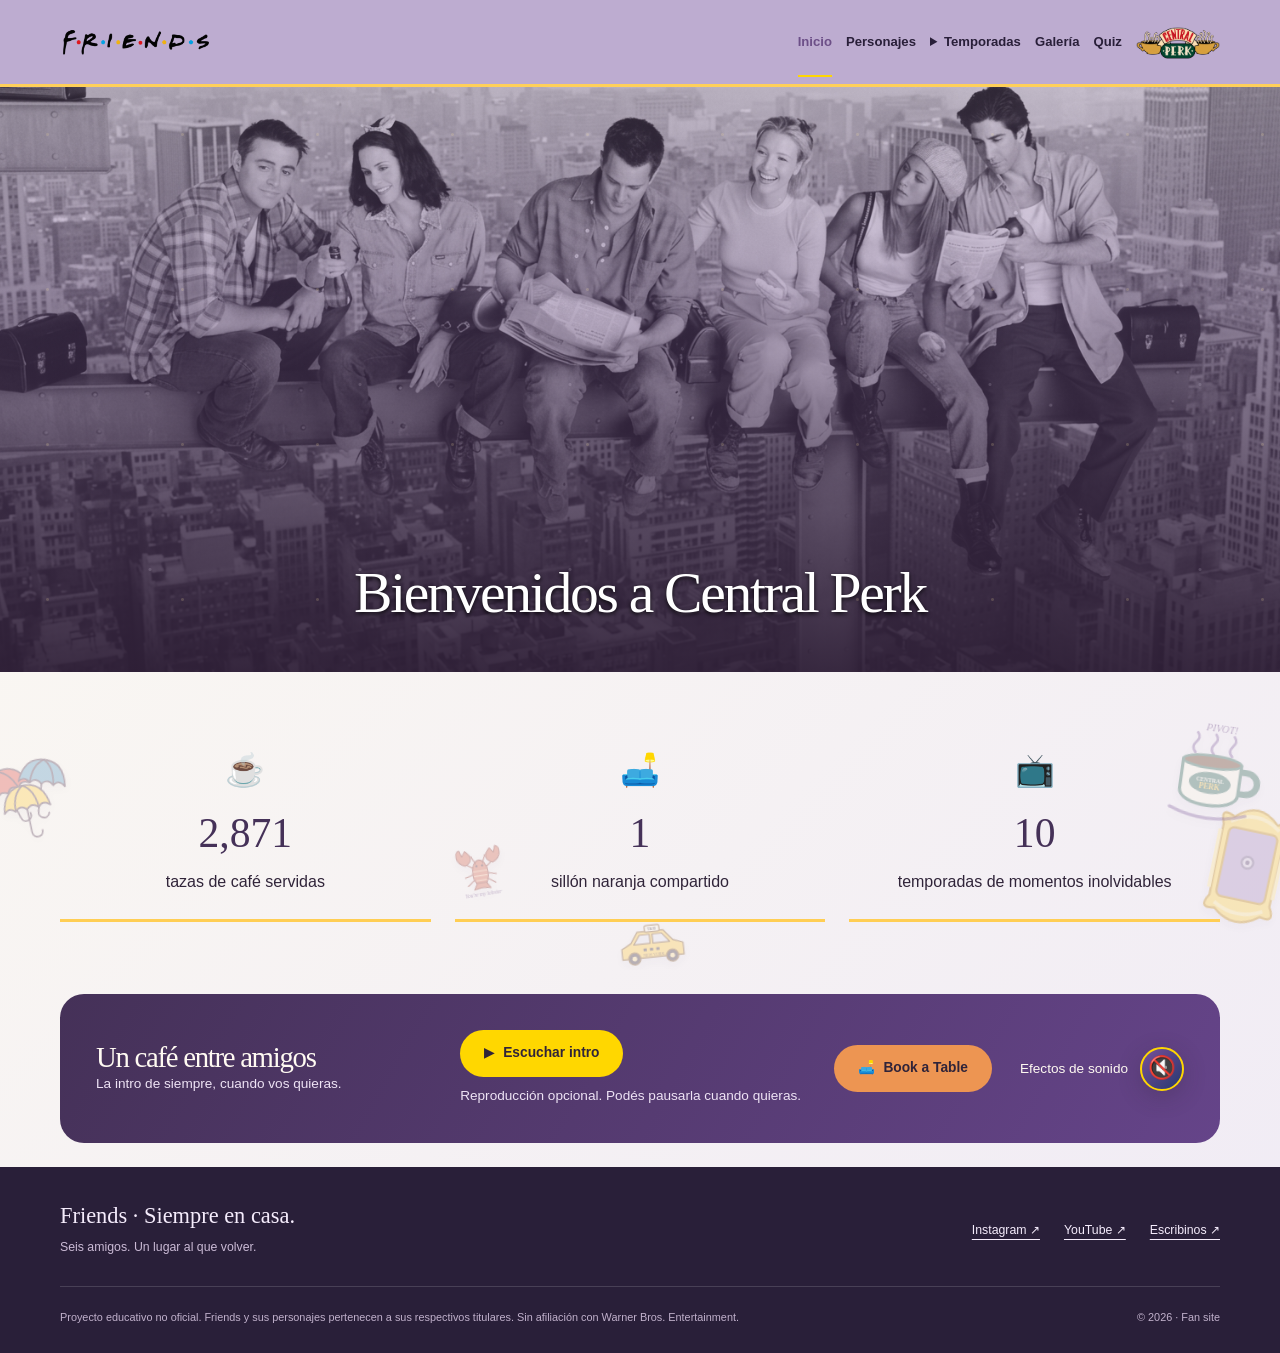
==== commit 5f399026: "Limpieza final del proyecto" ====
--- a/index.html
+++ b/index.html
@@ -9,9 +9,13 @@
 <script defer src="js/data.js"></script>
 <script defer src="js/hero.js"></script>
 <script defer src="js/gallery.js"></script>
-<script defer src="js/cafe.js"></script>
+<script defer src="js/audioManager.js"></script>
 <script defer src="js/audio.js"></script>
+<script defer src="js/quiz.js"></script>
+<script defer src="js/contacto.js"></script>
+<script defer src="js/personajes.js"></script>
 <script defer src="js/main.js"></script>
+<script defer src="js/visualEffects.js"></script>
 <script defer src="js/script.js"></script>
 </head>
 <body>
@@ -22,12 +26,13 @@
 <a class="brand" href="index.html" aria-label="Friends, ir al inicio">
 <img src="img/home/friends-logo.png" width="2048" height="800" alt="Friends"/>
 </a>
-<nav id="navegacion" class="navigation " aria-label="Navegación principal">
+<nav id="navegacion" class="navigation" aria-label="Navegación principal">
 <a href="index.html" aria-current="page">Inicio</a>
 <a href="personajes.html">Personajes</a>
 <a href="temporadas.html">Temporadas</a>
 <a href="galeria.html">Galería</a>
-<a class="cafe-nav-link" href="cafe.html" aria-label="Central Perk: ¿Tomamos un café?">
+<a href="quiz.html">Quiz</a>
+<a class="cafe-nav-link" href="contacto.html#formulario" aria-label="Central Perk: contacto y reservas">
 <img src="img/home/central-perk.png" width="1760" height="880" alt="Central Perk">
 </a>
 </nav>
@@ -35,23 +40,36 @@
 </div>
 </header>
 <main id="contenido" tabindex="-1">
-<section class="home-hero " data-intro="color" aria-labelledby="hero-title">
+
+<div class="theme-decorations" aria-hidden="true">
+<img class="theme-sticker sticker-umbrellas" src="img/stickers/umbrellas.svg" alt="" width="180" height="180" loading="lazy" decoding="async">
+<img class="theme-sticker sticker-frame" src="img/stickers/frame.svg" alt="" width="180" height="180" loading="lazy" decoding="async">
+<img class="theme-sticker sticker-taxi" src="img/stickers/taxi.svg" alt="" width="180" height="180" loading="lazy" decoding="async">
+<img class="theme-sticker sticker-coffee" src="img/stickers/coffee.svg" alt="" width="180" height="180" loading="lazy" decoding="async">
+<img class="theme-sticker sticker-lobster" src="img/stickers/lobster.svg" alt="" width="180" height="180" loading="lazy" decoding="async">
+</div>
+<section class="home-hero" aria-labelledby="hero-title">
 <img class="hero-background" src="img/home/Gemini_Generated_Image_yj6yjkyj6yjkyj6y.jpeg" width="1515" height="688" alt="Los seis amigos sentados en una viga sobre Nueva York" fetchPriority="high"/>
+<div class="hero-atmosphere" aria-hidden="true"><span class="steam-plume"></span><span class="steam-plume"></span><span class="steam-plume"></span></div>
 <div class="hero-copy container">
 <h1 id="hero-title">Bienvenidos a Central Perk</h1>
-<p class="hero-description">Seis amigos, un sillón naranja y un millón de momentos inolvidables.</p>
 </div>
 </section>
-<img class="flying-logo" src="img/home/friends-logo.png" width="2048" height="800" alt="" aria-hidden="true" hidden=""/>
-<div class="container series-facts">
-<span>
-<strong>10</strong> temporadas</span>
-<span>
-<strong>6</strong> amigos</span>
-<span>
-<strong>1</strong> café de siempre</span>
+<section class="container perk-stats" aria-label="Central Perk en números">
+<div><span aria-hidden="true">☕</span><p><strong>2,871</strong> tazas de café servidas</p></div>
+<div><span aria-hidden="true">🛋️</span><p><strong>1</strong> sillón naranja compartido</p></div>
+<div><span aria-hidden="true">📺</span><p><strong>10</strong> temporadas de momentos inolvidables</p></div>
+</section>
+</main>
+<section class="audio-banner container" aria-label="Un momento en Central Perk">
+<div class="audio-copy"><h2>Un caf&#233; entre amigos</h2><p>La intro de siempre, cuando vos quieras.</p></div>
+<div class="audio-controls">
+<button id="audio-toggle" class="button intro-player" type="button" aria-pressed="false" aria-label="Reproducir intro de Friends"><span class="player-symbol" aria-hidden="true">&#9654;</span> <span class="player-text">Escuchar intro</span></button>
+<span class="audio-status" role="status">Reproducci&#243;n opcional. Pod&#233;s pausarla cuando quieras.</span>
 </div>
-</main>
+<a class="button booking-button" href="contacto.html#formulario"><span aria-hidden="true">&#128715;&#65039;</span> Book a Table</a>
+<div class="sound-controls"><span>Efectos de sonido</span></div>
+</section>
 <footer class="site-footer">
 <div class="container">
 <div class="footer-top">
@@ -62,29 +80,16 @@
 <div class="socials" aria-label="Redes sociales">
 <a href="https://www.instagram.com/friends/" target="_blank" rel="noopener noreferrer">Instagram ↗</a>
 <a href="https://www.youtube.com/@Friends" target="_blank" rel="noopener noreferrer">YouTube ↗</a>
-<a href="cafe.html#formulario">Escribinos ↗</a>
+<a href="contacto.html#formulario">Escribinos ↗</a>
 </div>
 </div>
 <div class="footer-bottom">
 <p>Proyecto educativo no oficial. Friends y sus personajes pertenecen a sus respectivos titulares. Sin afiliación con Warner Bros. Entertainment.</p>
-<span>© 2026 · Fan site</span>
+<span>© <span data-current-year>2026</span> · Fan site</span>
 </div>
 </div>
 </footer>
-<aside class="global-player" aria-label="Música de Friends">
-<button id="audio-toggle" type="button" aria-pressed="false">
-<span aria-hidden="true">▶</span> Escuchar intro</button>
-<span class="audio-status" role="status">La música la ponés vos.</span>
-<span class="equalizer" aria-hidden="true">
-<i>
-</i>
-<i>
-</i>
-<i>
-</i>
-</span>
-</aside>
 </div>
-<noscript><style>.hero-copy > * { opacity: 1; transform: none; }</style>Activá JavaScript para el carrusel, el mapa seleccionable y la música.</noscript>
+<noscript><style>.hero-copy > * { opacity: 1; transform: none; }</style>Activá JavaScript para usar los controles interactivos.</noscript>
 </body>
 </html>
--- a/css/estilos.css
+++ b/css/estilos.css
@@ -1,17 +1,10 @@
 @charset "UTF-8";
-/* Personajes y elenco: tarjetas Flexbox. */
 .character-list {
-  display: flex;
-  gap: 28px;
-  flex-wrap: wrap;
   padding-bottom: 56px;
 }
 .character-card {
   flex: 0 1 calc((100% - 56px) / 3);
   min-width: 0;
-  background: var(--paper);
-  border: 1px solid var(--line);
-  border-radius: 5px;
   overflow: hidden;
   scroll-margin-top: 115px;
 }
@@ -31,7 +24,6 @@
   left: 14px;
   background: var(--cream);
   padding: 4px 9px;
-  font-size: 0.62rem;
 }
 .character-copy {
   padding: 23px;
@@ -48,7 +40,6 @@
   margin: 7px 0 16px;
 }
 .character-copy > p:not(.actor-name) {
-  font-size: 0.82rem;
   color: var(--muted);
 }
 .character-copy .detail {
@@ -97,34 +88,7 @@
 .credits li {
   margin-block: 12px;
 }
-/* Temporadas: todas accesibles por anclas, incluso sin JavaScript. */
-.season-jump {
-  display: flex;
-  flex-wrap: wrap;
-  gap: 10px;
-  margin: 8px 0 28px;
-}
-.season-jump a {
-  display: flex;
-  width: 48px;
-  height: 44px;
-  align-items: center;
-  justify-content: center;
-  border: 1px solid var(--line);
-  background: var(--paper);
-  text-decoration: none;
-  font-weight: 600;
-  font-size: 0.8rem;
-}
-.season-jump a:hover {
-  background: var(--purple-dark);
-  color: white;
-}
-.season-list {
-  display: flex;
-  flex-wrap: wrap;
-  gap: 24px;
-}
+
 .season-card {
   display: flex;
   align-items: flex-start;
@@ -139,42 +103,20 @@
   border-color: var(--purple);
   box-shadow: inset 0 3px var(--yellow);
 }
-.season-number {
-  font:
-    2.1rem/1 Georgia,
-    serif;
-  color: #b9a8c5;
-}
 .season-card > div {
   min-width: 0;
   flex: 1;
 }
 .season-card .eyebrow {
   font-size: 0.6rem;
-  margin-bottom: 14px;
   letter-spacing: 0.09em;
-}
-.season-card h3 {
-  font-family: Georgia, serif;
-  font-size: 1.6rem;
-  font-weight: 400;
-  margin-bottom: 16px;
 }
 .season-card p,
 .season-card li {
-  font-size: 0.83rem;
   color: var(--muted);
 }
-.season-card ul {
-  padding-left: 18px;
-  margin: 15px 0;
-}
-.episode-list {
-  font-style: italic;
-}
-
 :root {
-  --cream: #f8f4ec;
+  --cream: #faf7f2;
   --paper: #fffdf8;
   --ink: #302439;
   --muted: #6b6070;
@@ -193,12 +135,12 @@
 }
 html {
   scroll-behavior: smooth;
-  scroll-padding-top: calc(var(--header-height) + 20px);
 }
 body {
   margin: 0;
   font-size: 16px;
   line-height: 1.65;
+  overflow-wrap: anywhere;
 }
 img {
   display: block;
@@ -229,7 +171,6 @@
 h1,
 h2,
 h3,
-h4,
 p,
 figure {
   margin: 0;
@@ -263,9 +204,6 @@
   font-style: normal;
   color: var(--purple-dark);
 }
-[hidden] {
-  display: none !important;
-}
 :focus-visible {
   outline: 3px solid #b17200;
   outline-offset: 5px;
@@ -276,9 +214,6 @@
 }
 main:focus {
   outline: none;
-}
-.app {
-  padding-bottom: 92px;
 }
 .container {
   width: min(1160px, calc(100% - 64px));
@@ -310,21 +245,12 @@
   text-decoration: none;
   font-size: 0.86rem;
   font-weight: 750;
-  transition:
-    background 0.2s,
+  transition: background 0.2s,
     transform 0.2s;
 }
 .button:hover {
   background: #ffdc85;
   transform: translateY(-2px);
-}
-.text-button {
-  border: 0;
-  background: transparent;
-  color: var(--purple-dark);
-  text-decoration: underline;
-  text-underline-offset: 5px;
-  padding: 10px 0;
 }
 .page-intro {
   padding: 54px 0 36px;
@@ -342,22 +268,8 @@
 .centered p {
   margin-inline: auto;
 }
-.notice {
-  border-left: 3px solid var(--yellow);
-  padding: 10px 16px;
-  background: #eee6ef;
-  margin-bottom: 30px;
-  font-size: 0.8rem;
-}
 .section {
   padding-block: 60px;
-}
-.section-head {
-  display: flex;
-  justify-content: space-between;
-  gap: 24px;
-  align-items: flex-end;
-  margin-bottom: 28px;
 }
 .source-note {
   font-size: 0.74rem;
@@ -375,14 +287,12 @@
 .skip-link:focus {
   top: 12px;
 }
-/* Un solo Header para todas las vistas. */
 .site-header {
   position: sticky;
   top: 0;
   z-index: 30;
   background: #bdacd0;
   color: #291f39;
-  border-bottom: 1px solid #291f3920;
 }
 .header-inner {
   min-height: var(--header-height);
@@ -402,7 +312,6 @@
 .navigation {
   display: flex;
   align-items: center;
-  gap: 25px;
   margin-left: auto;
   font-size: 0.82rem;
   font-weight: 650;
@@ -415,25 +324,7 @@
 .navigation a:hover {
   color: #604279;
 }
-.navigation a[aria-current="page"] {
-  text-decoration: underline;
-  text-decoration-color: #ffd059;
-  text-decoration-thickness: 3px;
-  text-underline-offset: 10px;
-}
-.perk-badge {
-  padding-left: 20px;
-  border-left: 1px solid #291f3930;
-  background: transparent !important;
-  flex-shrink: 0;
-}
-.perk-badge img {
-  width: 86px;
-  transition: transform 0.2s;
-}
-.perk-badge:hover img {
-  transform: rotate(-4deg) scale(1.04);
-}
+.navigation a[aria-current="page"] { color: #6c4f87; }
 .menu-toggle {
   display: none;
   border: 1px solid #291f3940;
@@ -444,12 +335,9 @@
   height: 44px;
   font-size: 1.4rem;
 }
-/* El Hero conserva una sola llamada a la acción. */
 .home-hero {
   position: relative;
   isolation: isolate;
-  min-height: calc(100vh - var(--header-height));
-  min-height: calc(100svh - var(--header-height));
   display: flex;
   align-items: flex-end;
   background: #291f39;
@@ -467,14 +355,10 @@
   transition: filter 1.2s ease-in-out;
   z-index: -2;
 }
-.is-monochrome .hero-background {
-  filter: grayscale(100%);
-}
 .home-hero::after {
   content: "";
   position: absolute;
   inset: 0;
-  background: linear-gradient(0deg, #21172def, #21172d60 36%, transparent 65%);
   z-index: -1;
   pointer-events: none;
 }
@@ -499,14 +383,8 @@
   font-size: 0.95rem;
   text-shadow: 0 2px 4px rgba(0, 0, 0, 0.8);
 }
-.hero-cta {
-  margin-top: 24px;
-}
 .hero-copy > * {
-  opacity: 0;
-  transform: translateY(20px);
-  transition:
-    opacity 0.8s ease,
+  transition: opacity 0.8s ease,
     transform 0.8s ease;
 }
 .hero-copy.is-visible > *,
@@ -520,106 +398,10 @@
 .hero-copy > p {
   transition-delay: 0.26s;
 }
-.hero-copy > .hero-cta {
-  transition-delay: 0.4s;
-}
-.flying-logo {
-  position: fixed;
-  z-index: 40;
-  left: 50%;
-  top: 45%;
-  width: clamp(230px, 32vw, 460px);
-  height: auto;
-  transform: translate(-50%, -50%);
-  pointer-events: none;
-  filter: none;
-}
-.series-facts {
-  display: flex;
-  justify-content: space-around;
-  gap: 24px;
-  padding: 25px 0;
-  font-size: 0.8rem;
-  color: var(--muted);
-}
-.series-facts strong {
-  font:
-    1.8rem Georgia,
-    serif;
-  color: var(--purple-dark);
-  margin-right: 8px;
-}
-/* Reproductor raíz: no se desmonta al cambiar de vista. */
-.global-player {
-  position: fixed;
-  bottom: 16px;
-  left: 50%;
-  transform: translateX(-50%);
-  z-index: 45;
-  display: flex;
-  align-items: center;
-  gap: 16px;
-  width: min(590px, calc(100% - 32px));
-  padding: 10px 16px;
-  border: 1px solid #8d739f;
-  border-radius: 16px;
-  background: #291f39f5;
-  box-shadow: 0 8px 30px #21172d35;
-  color: white;
-}
-.global-player button {
-  background: var(--yellow);
-  border: 0;
-  border-radius: 999px;
-  color: #291f39;
-  font-weight: 750;
-  font-size: 0.77rem;
-  min-height: 42px;
-  padding: 9px 16px;
-  white-space: nowrap;
-}
-.global-player button > span {
-  margin-right: 6px;
-}
-.audio-status {
-  font-size: 0.7rem;
-  line-height: 1.35;
-  color: #ddd1e5;
-  flex: 1;
-}
-.equalizer {
-  display: flex;
-  align-items: center;
-  gap: 3px;
-  height: 22px;
-}
-.equalizer i {
-  width: 3px;
-  height: 6px;
-  background: var(--yellow);
-  border-radius: 2px;
-}
-.equalizer.playing i {
-  animation: sound 0.8s ease-in-out infinite alternate;
-}
-.equalizer i:nth-child(2) {
-  animation-delay: 0.3s;
-}
-.equalizer i:nth-child(3) {
-  animation-delay: 0.5s;
-}
-@keyframes sound {
-  to {
-    height: 21px;
-  }
-}
-/* Marco estático: sólo la imagen interior cambia. */
 .gallery-page {
   width: 100vw;
   max-width: 100%;
   margin: 0;
-  background: #72539c;
-  color: #fff;
   min-height: calc(100svh - var(--header-height));
   display: flex;
   flex-direction: column;
@@ -629,6 +411,22 @@
 .memory-carousel {
   width: min(100%, 920px);
   margin: auto;
+}
+.gallery-filters {
+  position: absolute;
+  pointer-events: none;
+}
+.memory-carousel {
+  background: transparent;
+  border: 0;
+  outline: none;
+  box-shadow: none;
+  border-radius: 0;
+}
+.gallery-stage {
+  background: transparent;
+  outline: none;
+  box-shadow: none;
 }
 .marco-foto {
   position: relative;
@@ -642,13 +440,15 @@
   width: min(
     calc(100% - 112px),
     760px,
-    max(0px, calc(100svh - var(--header-height) - 160px))
+    max(220px, calc(100svh - var(--header-height) - 160px))
   );
   margin-inline: auto;
   aspect-ratio: 390/388;
-  background: #72539c;
-  border-radius: 20px;
+  background: transparent;
+  border-radius: 0;
   border: 0;
+  outline: none;
+  appearance: none;
   box-shadow: none;
 }
 .frame-art {
@@ -659,49 +459,66 @@
   left: -20%;
   top: -20%;
   object-fit: contain;
+  filter: url(#yellow-frame-only);
   pointer-events: none;
   z-index: 2;
 }
 .memory-window {
   position: absolute;
-  left: 26.76%;
-  top: 20.04%;
-  width: 43.96%;
-  height: 62.58%;
+  left: 26.67%;
+  top: 19.33%;
+  width: 44.51%;
+  height: 63.87%;
   background: transparent;
-  border-radius: 3%;
+  border: 0;
+  border-radius: 0;
+  margin: 0;
+  padding: 0;
+  box-shadow: none;
   overflow: hidden;
-  z-index: 3;
+  z-index: 1;
   pointer-events: none;
 }
-.marco-foto .memory-window img,
-.marco-foto .memory-slide {
+.peephole-window {
+  position: relative;
   display: block;
   width: 100%;
   height: 100%;
-  object-fit: cover;
-  object-position: center;
-  border-radius: inherit;
+  overflow: hidden;
   background: transparent;
-}
+  border: 0;
+  border-radius: 0;
+  margin: 0;
+  padding: 0;
+  box-shadow: none;
+}
+.peephole-window img,
 #carousel-image {
-  position: absolute;
-  inset: 0;
-  width: 100%;
-  height: 100%;
-  object-fit: cover;
-  object-position: center;
+  position: relative;
+  display: block;
+  width: 100% !important;
+  height: 100% !important;
+  object-fit: cover !important;
+  object-position: center !important;
+  background-color: transparent !important;
+  border: none !important;
+  border-radius: 0 !important;
+  margin: 0 !important;
+  padding: 0 !important;
+  box-shadow: none;
+}
+.modal-img[src$="05-grupo-en-sillon.webp"] {
+  clip-path: inset(1.6% 0 0 0.2%);
 }
 .memory-slide {
   animation: photo-in 0.4s ease;
-  transition: opacity 0.6s ease-in-out;
 }
 .memory-slide.fade-out,
 .lightbox-slide.fade-out {
   opacity: 0;
 }
 @keyframes photo-in {
-  from {
+from {
     opacity: 0.25;
   }
   to {
@@ -734,6 +551,7 @@
 }
 .carousel-actions {
   display: flex;
+  flex-wrap: wrap;
   justify-content: center;
   gap: 24px;
   margin-block: 10px 24px;
@@ -749,17 +567,15 @@
 }
 .scene-index {
   display: grid;
-  grid-template-columns: repeat(3, 1fr);
+  grid-template-columns: repeat(auto-fit, minmax(min(100%, 220px), 1fr));
   gap: 10px;
 }
 .scene-index button {
   text-align: left;
-  background: #eee6f2;
   border: 1px solid transparent;
   border-radius: 9px;
   padding: 12px;
   color: var(--purple-dark);
-  font-size: 0.7rem;
 }
 .scene-index span {
   display: block;
@@ -776,9 +592,6 @@
 .lightbox {
   position: fixed;
   inset: 0;
-  border: 0;
-  padding: 0;
-  background: transparent;
   color: white;
   width: 100vw;
   height: 100dvh;
@@ -799,15 +612,26 @@
   margin: 0;
   pointer-events: none;
 }
+.lightbox,
+.lightbox figure,
+.lightbox .modal-img {
+  background: transparent;
+  border: none;
+  outline: none;
+  padding: 0;
+  border-radius: 0;
+  box-shadow: none;
+}
 .modal-img {
   width: auto;
   height: auto;
   max-width: 85vw;
-  max-height: 85vh;
+  max-height: 85dvh;
   object-fit: contain;
+  object-position: center;
   margin: auto;
   display: block;
-  border-radius: 8px;
+  border-radius: 0;
   pointer-events: auto;
 }
 .lightbox figcaption {
@@ -843,109 +667,6 @@
   transform: translateY(-50%);
   right: 12px;
 }
-/* Café, mapa y contacto comparten una vista. */
-.cafe-intro {
-  display: grid;
-  grid-template-columns: 1.35fr 1fr;
-  gap: 70px;
-  align-items: center;
-  padding-block: 64px;
-}
-.cafe-intro h1 {
-  font-size: clamp(3.2rem, 6vw, 5.2rem);
-}
-.cafe-intro .lead {
-  font-size: 1.24rem;
-  font-weight: 600;
-  color: var(--purple-dark);
-  margin-top: 24px;
-  line-height: 1.4;
-}
-.cafe-intro p:not(.lead) {
-  color: var(--muted);
-  font-size: 0.92rem;
-  max-width: 530px;
-}
-.cafe-intro .button {
-  margin-top: 26px;
-}
-.cafe-photo {
-  padding: 16px;
-  background: #e7ddee;
-  border-radius: 150px 150px 18px 18px;
-  transform: rotate(2deg);
-}
-.cafe-photo img {
-  width: 100%;
-  aspect-ratio: 280/271;
-  object-fit: contain;
-  border-radius: 140px 140px 8px 8px;
-}
-.cafe-photo figcaption {
-  font-size: 0.68rem;
-  color: var(--purple-dark);
-  padding: 16px 10px 2px;
-  text-align: center;
-}
-.cafe-locations {
-  padding-top: 26px;
-}
-.region-controls {
-  display: flex;
-  gap: 8px;
-  flex-shrink: 0;
-}
-.region-controls button {
-  min-height: 44px;
-  padding: 8px 18px;
-  border: 1px solid #b6a2c5;
-  background: transparent;
-  color: var(--purple-dark);
-  border-radius: 999px;
-  font-size: 0.8rem;
-}
-.region-controls button[aria-pressed="true"] {
-  background: var(--purple-dark);
-  color: white;
-}
-.map-layout {
-  display: grid;
-  grid-template-columns: 330px minmax(0, 1fr);
-  gap: 24px;
-  align-items: start;
-}
-.place-list {
-  display: flex;
-  flex-direction: column;
-  gap: 12px;
-}
-.place-option {
-  padding: 22px;
-  text-align: left;
-  background: var(--paper);
-  border: 1px solid var(--line);
-  border-radius: 12px;
-  color: var(--ink);
-}
-.place-option.is-selected {
-  border-color: #77538e;
-  box-shadow: inset 4px 0 #77538e;
-}
-.place-option .eyebrow {
-  font-size: 0.57rem;
-  margin-bottom: 8px;
-}
-.place-option strong {
-  display: block;
-  font-size: 1.05rem;
-  line-height: 1.3;
-}
-.place-option > span:last-child {
-  display: block;
-  font-size: 0.75rem;
-  margin-top: 10px;
-  color: var(--muted);
-}
 .map-panel {
   border: 1px solid var(--line);
   border-radius: 16px;
@@ -957,8 +678,7 @@
   background: #eae0ef;
 }
 .map-heading h3 {
-  font:
-    1.5rem/1.2 Georgia,
+  font: 1.5rem/1.2 Georgia,
     serif;
 }
 .map-heading address {
@@ -979,43 +699,12 @@
   position: relative;
   z-index: 1;
 }
-.map-loading {
-  position: absolute;
-  inset: 30% 10% auto;
-  font-size: 0.8rem;
-  color: var(--muted);
-  text-align: center;
-}
 .map-details {
   padding: 22px 24px;
 }
 .map-details p {
   font-size: 0.87rem;
   color: var(--muted);
-}
-.cafe-links {
-  display: flex;
-  gap: 24px;
-  margin-top: 18px;
-  flex-wrap: wrap;
-  font-size: 0.8rem;
-}
-.contact-section {
-  display: grid;
-  grid-template-columns: 1fr 1.3fr;
-  gap: 60px;
-  padding-block: 44px 70px;
-  border-top: 1px solid var(--line);
-}
-.contact-section > div > p {
-  font-size: 0.9rem;
-  color: var(--muted);
-  margin-top: 20px;
-}
-.contact-section .form-note {
-  border-left: 3px solid var(--yellow);
-  padding-left: 16px;
-  font-size: 0.8rem;
 }
 .contact-form {
   padding: 28px;
@@ -1026,6 +715,7 @@
 }
 .form-row {
   display: flex;
+  flex-wrap: wrap;
   gap: 16px;
 }
 .field {
@@ -1033,7 +723,7 @@
   flex-direction: column;
   gap: 7px;
   min-width: 0;
-  flex: 1;
+  flex: 1 1 180px;
   margin-bottom: 20px;
   font-size: 0.8rem;
   font-weight: 650;
@@ -1050,6 +740,7 @@
   background: var(--cream);
   color: var(--ink);
   font-weight: 400;
+  font-size: 1rem;
 }
 .field textarea {
   resize: vertical;
@@ -1092,8 +783,7 @@
   gap: 28px;
 }
 .site-name {
-  font:
-    1.4rem Georgia,
+  font: 1.4rem Georgia,
     serif;
 }
 .footer-top p + p {
@@ -1130,23 +820,8 @@
   .brand {
     width: 140px;
   }
-  .perk-badge {
-    padding-left: 14px;
-  }
-  .perk-badge img {
-    width: 76px;
-  }
-  .cafe-intro {
-    gap: 40px;
-  }
-  .map-layout {
-    grid-template-columns: 290px minmax(0, 1fr);
-  }
-  .contact-section {
-    gap: 32px;
-  }
-}
-@media (max-width: 980px) {
+}
+@media (width < 900px) {
   :root {
     --header-height: 72px;
   }
@@ -1179,11 +854,6 @@
     display: block;
     flex-shrink: 0;
   }
-  .perk-badge {
-    margin-left: auto;
-    padding-left: 0;
-    border: 0;
-  }
   .character-card {
     flex-basis: calc((100% - 28px) / 2);
   }
@@ -1192,18 +862,6 @@
   }
   .season-card {
     flex-basis: 100%;
-  }
-  .section-head {
-    flex-wrap: wrap;
-  }
-  .cafe-intro {
-    gap: 32px;
-  }
-  .contact-section {
-    grid-template-columns: 1fr;
-  }
-  .contact-section > div {
-    max-width: 650px;
   }
 }
 @media (max-width: 650px) {
@@ -1216,9 +874,6 @@
   .brand {
     width: 125px;
   }
-  .perk-badge img {
-    width: 65px;
-  }
   .hero-copy {
     padding: 34px 0 110px;
   }
@@ -1232,35 +887,6 @@
   .hero-copy p {
     font-size: 0.82rem;
   }
-  .hero-cta {
-    font-size: 0.78rem;
-    padding-inline: 20px;
-  }
-  .series-facts {
-    font-size: 0.64rem;
-    gap: 8px;
-    justify-content: space-between;
-  }
-  .series-facts strong {
-    font-size: 1.3rem;
-    margin-right: 4px;
-  }
-  .global-player {
-    bottom: 10px;
-    width: calc(100% - 20px);
-    gap: 10px;
-    padding: 8px 10px;
-  }
-  .global-player button {
-    font-size: 0.71rem;
-    padding-inline: 12px;
-  }
-  .audio-status {
-    font-size: 0.64rem;
-  }
-  .equalizer {
-    display: none;
-  }
   .page-intro {
     padding: 38px 0 28px;
   }
@@ -1269,9 +895,6 @@
   }
   .page-intro p {
     font-size: 0.9rem;
-  }
-  .memory-frame {
-    border-radius: 12px;
   }
   .carousel-controls {
     gap: 10px;
@@ -1283,9 +906,6 @@
     width: 44px;
     height: 44px;
   }
-  .scene-index {
-    grid-template-columns: repeat(2, 1fr);
-  }
   .carousel-actions {
     gap: 20px;
   }
@@ -1294,39 +914,6 @@
   }
   .lightbox-next {
     right: 0;
-  }
-  .cafe-intro {
-    grid-template-columns: 1fr;
-    padding: 40px 0;
-    gap: 30px;
-  }
-  .cafe-intro h1 {
-    font-size: 3.7rem;
-  }
-  .cafe-intro .lead {
-    font-size: 1.1rem;
-  }
-  .cafe-photo {
-    width: min(340px, 90%);
-    justify-self: center;
-  }
-  .cafe-locations {
-    padding-top: 16px;
-  }
-  .region-controls {
-    width: 100%;
-  }
-  .region-controls button {
-    flex: 1;
-  }
-  .map-layout {
-    grid-template-columns: 1fr;
-  }
-  .place-list {
-    gap: 10px;
-  }
-  .place-option {
-    padding: 16px;
   }
   .map-embed {
     height: 300px;
@@ -1335,10 +922,6 @@
   .map-heading {
     padding: 18px;
   }
-  .contact-section {
-    padding-block: 30px 44px;
-    gap: 26px;
-  }
   .contact-form {
     padding: 20px;
   }
@@ -1346,6 +929,9 @@
     flex-direction: column;
     gap: 0;
   }
+  .form-row .field {
+    flex-basis: auto;
+  }
   .character-card,
   .actor-card {
     flex-basis: 100%;
@@ -1359,12 +945,6 @@
   .season-card {
     padding: 22px 18px;
     gap: 14px;
-  }
-  .season-jump {
-    gap: 8px;
-  }
-  .season-jump a {
-    width: 44px;
   }
   .section {
     padding-block: 40px;
@@ -1394,9 +974,6 @@
   }
   .hero-copy p {
     margin-top: 12px;
-  }
-  .hero-cta {
-    margin-top: 16px;
   }
 }
 @media (prefers-reduced-motion: reduce) {
@@ -1413,16 +990,10 @@
     opacity: 1;
     transform: none;
   }
-  .flying-logo {
-    display: none !important;
-  }
-}
-
-/* Atributos semánticos también dentro de componentes con display propio. */
+}
 [hidden] {
   display: none !important;
 }
-
 .gallery-page .page-intro {
   padding-block: 10px;
   margin-block: 0;
@@ -1454,7 +1025,6 @@
   color: var(--ink);
 }
 .quiz-form {
-  max-width: 650px;
   margin-block: 28px;
 }
 .quiz-form fieldset {
@@ -1464,7 +1034,6 @@
 .quiz-form input {
   width: auto;
 }
-
 .season-dropdown {
   position: relative;
 }
@@ -1472,11 +1041,7 @@
   cursor: pointer;
   padding-block: 24px;
 }
-.season-dropdown[aria-current="page"] summary {
-  text-decoration: underline;
-  text-decoration-color: var(--yellow);
-  text-underline-offset: 10px;
-}
+.season-dropdown[aria-current="page"] summary { color: #6c4f87; }
 .season-options {
   position: absolute;
   top: 100%;
@@ -1494,13 +1059,8 @@
   display: block;
   padding: 9px 12px;
 }
-.home-hero {
-  min-height: calc(100svh - var(--header-height) - 64px);
-}
 .home-hero .hero-copy h1 {
-  font-size: 2rem;
-  letter-spacing: 0;
-  white-space: nowrap;
+  text-wrap: balance;
 }
 .cafe-heading {
   display: flex;
@@ -1510,7 +1070,7 @@
 }
 .cafe-heading h1 {
   font-family: Georgia, "Times New Roman", serif;
-  font-size: 3.2rem;
+  font-size: clamp(2rem, 1rem + 4vw, 3.2rem);
   font-weight: 700;
   line-height: 1.12;
   letter-spacing: 0;
@@ -1571,7 +1131,7 @@
 .studio-section address {
   font-size: 0.85rem;
 }
-@media (max-width: 980px) {
+@media (width < 900px) {
   .season-dropdown summary {
     padding: 12px;
   }
@@ -1580,35 +1140,20 @@
     box-shadow: none;
     margin-inline: 12px;
   }
-  .home-hero .hero-copy h1 {
-    font-size: 1.4rem;
-  }
   .cafe-split {
     gap: 28px;
   }
 }
 @media (max-width: 650px) {
-  .home-hero .hero-copy h1 {
-    font-size: 0.9rem;
-  }
   .cafe-heading {
     flex-direction: column;
     text-align: center;
     gap: 12px;
   }
-  .cafe-heading h1 {
-    font-size: 2rem;
-  }
   .cafe-split {
     grid-template-columns: minmax(0, 1fr);
   }
 }
-@media (max-width: 360px) {
-  .home-hero .hero-copy h1 {
-    font-size: 0.75rem;
-  }
-}
-
 .navigation .cafe-nav-link {
   display: flex;
   align-items: center;
@@ -1620,8 +1165,7 @@
   border: 0;
   border-radius: 8px;
   flex-shrink: 0;
-  transition:
-    background 0.3s ease,
+  transition: background 0.3s ease,
     transform 0.3s ease;
 }
 .navigation .cafe-nav-link:hover {
@@ -1638,9 +1182,8 @@
 .memory-frame {
   cursor: zoom-in;
 }
-.memory-frame:focus-visible {
-  outline: 3px solid #875719;
-  outline-offset: 5px;
+.memory-frame:focus-visible .frame-art {
+  filter: url(#yellow-frame-only) drop-shadow(0 0 4px white);
 }
 .gallery-stage {
   position: relative;
@@ -1664,63 +1207,20 @@
 .gallery-next {
   right: 8px;
 }
-.gallery-page .page-intro p,
-.gallery-page .eyebrow {
-  color: #fff3cd;
-}
 .gallery-page .carousel-controls {
   justify-content: center;
   padding-inline: 16px;
 }
-.gallery-page .carousel-actions button {
-  color: white;
-  border-color: #ffdf83;
-}
 .gallery-page .scene-index {
   margin-inline: 16px;
 }
 .season-list .season-card {
-  display: grid;
-  grid-template-columns: minmax(0, 1fr) minmax(0, 1fr);
   flex-basis: 100%;
-  width: 100%;
-  gap: 36px;
-  padding: 28px 0;
-  border: 0;
   border-top: 1px solid var(--line);
-  background: transparent;
-}
-.season-copy .season-number {
-  display: block;
-  margin-bottom: 16px;
 }
 .season-media {
   min-width: 0;
   margin: 0;
-}
-.season-video {
-  aspect-ratio: 16 / 9;
-  overflow: hidden;
-  border-radius: 12px;
-  background: #201a25;
-  box-shadow: 0 8px 24px #30243920;
-}
-.season-video img {
-  display: block;
-  width: 100%;
-  height: 100%;
-  object-fit: cover;
-}
-.season-media figcaption {
-  margin-top: 12px;
-  font-size: 0.8rem;
-  color: var(--muted);
-}
-.season-video-link {
-  margin-top: 16px;
-  max-width: 100%;
-  text-align: center;
-  white-space: normal;
 }
 @media (max-width: 760px) {
   .season-list .season-card {
@@ -1728,7 +1228,7 @@
     gap: 24px;
   }
 }
-@media (max-width: 980px) {
+@media (width < 900px) {
   .header-inner .menu-toggle {
     margin-left: auto;
   }
@@ -1736,3 +1236,1336 @@
     white-space: normal;
   }
 }
+:root {
+  --color-violeta: #6b4fbf;
+  --color-amarillo: #ffd700;
+  --color-rojo: #d63031;
+  --color-azul: #2d7dd9;
+  --color-naranja: #ff7043;
+  --color-crema: #faf8f3;
+}
+.site-header {
+  border-bottom: 3px solid #ffd059;
+}
+.home-hero {
+  min-height: clamp(460px, 65svh, 680px);
+}
+.home-hero .hero-copy {
+  padding-block: 100px 48px;
+}
+.home-hero .hero-copy h1 {
+  font-size: clamp(2.4rem, 4.5vw, 4rem);
+  letter-spacing: -.04em;
+}
+.hero-copy > * {
+  opacity: 1;
+  transform: none;
+}
+.hero-copy.is-visible {
+  animation: welcome .6s ease-out;
+}
+@keyframes welcome {
+from{
+    opacity: .3;
+    transform: translateY(10px);
+  }
+  to{
+    opacity: 1;
+    transform: none;
+  }
+}
+.character-copy h2 {
+  font-size: 1.85rem;
+}
+.character-copy > p:not(.actor-name),
+.character-details {
+  font-size: .95rem;
+}
+.character-details {
+  margin-top: 18px;
+}
+.character-details summary {
+  cursor: pointer;
+  color: var(--purple-dark);
+  font-weight: 650;
+  padding-block: 12px;
+  min-height: 44px;
+}
+.character-details p {
+  color: var(--muted);
+}
+.tag {
+  font-size: .75rem;
+}
+.season-card p,
+.season-card li {
+  font-size: .95rem;
+}
+.gallery-page {
+  padding-top: 32px;
+}
+.gallery-page .page-intro h1 {
+  font: clamp(2rem,4vw,3.4rem)/1.15 Georgia, serif;
+}
+.gallery-page .page-intro {
+  padding-bottom: 28px;
+}
+.gallery-page .scene-index {
+  grid-template-columns: repeat(3,minmax(0,1fr));
+  margin-top: 24px;
+}
+.scene-index button {
+  font-size: .85rem;
+  min-width: 0;
+  background: #fff8ed;
+}
+.scene-index button img {
+  width: 100%;
+  aspect-ratio: 8/5;
+  object-fit: cover;
+  border-radius: 5px;
+  margin-bottom: 10px;
+}
+.scene-index button span {
+  font-size: .9rem;
+}
+.scene-index button[aria-pressed="true"] {
+  outline: 3px solid #ffd059;
+  outline-offset: 2px;
+}
+.memory-placeholder {
+  display: flex;
+  align-items: center;
+  justify-content: center;
+  text-align: center;
+  width: 100%;
+  min-height: 220px;
+  height: 100%;
+  padding: 24px;
+  background: linear-gradient(135deg,#453158,#8557a0);
+  color: #fff3cd;
+  font: 1.5rem Georgia,serif;
+}
+.lightbox .memory-placeholder {
+  min-width: min(70vw,600px);
+  min-height: 50vh;
+}
+.memory-frame:focus-visible {
+  outline: 3px solid white;
+  outline-offset: 4px;
+}
+.socials a {
+  min-height: 44px;
+}
+.socials a {
+  display: inline-flex;
+  align-items: center;
+}
+.quiz-form fieldset {
+  border-radius: 8px;
+  min-width: 0;
+}
+.quiz-form legend {
+  font-weight: 650;
+  padding-inline: 6px;
+}
+.quiz-form label {
+  display: flex;
+  align-items: center;
+  gap: 12px;
+  min-height: 44px;
+  cursor: pointer;
+}
+.quiz-form label:has(input:checked) {
+  background: #ece3f2;
+  border-radius: 6px;
+}
+.quiz-form input {
+  accent-color: #6b4fbf;
+  min-width: 18px;
+  min-height: 18px;
+}
+@media (max-width: 767px) {
+  .gallery-page .scene-index {
+    grid-template-columns: repeat(2,minmax(0,1fr));
+  }
+}
+@media (max-width: 479px) {
+  .home-hero {
+    min-height: 470px;
+  }
+  .home-hero .hero-copy {
+    padding-block: 80px 32px;
+  }
+  .gallery-page .scene-index {
+    grid-template-columns: minmax(0,1fr);
+  }
+}
+@media (prefers-reduced-motion: reduce) {
+  .hero-copy.is-visible {
+    animation: none;
+  }
+  .character-card:hover,
+  .character-card:focus-within {
+    transform: none;
+  }
+}
+.logo-intro {
+  position: fixed;
+  z-index: 1000;
+  pointer-events: none;
+  max-width: none;
+  transform-origin: center;
+  filter: drop-shadow(0 4px 14px #fffdf8);
+}
+.perk-stats {
+  display: grid;
+  grid-template-columns: repeat(3, minmax(0, 1fr));
+  gap: 24px;
+  padding-block: 48px 12px;
+  text-align: center;
+}
+.perk-stats > div {
+  padding: 24px;
+  border-bottom: 3px solid var(--yellow);
+}
+.perk-stats > div > span {
+  font-size: 2rem;
+}
+.perk-stats strong {
+  display: block;
+  color: var(--purple-dark);
+  font: 2.6rem Georgia, serif;
+  margin-block: 12px;
+}
+.quiz-help {
+  margin-block: 24px;
+  color: var(--muted);
+}
+.quiz-form {
+  max-width: 680px;
+  margin: 32px auto;
+  padding: clamp(20px, 5vw, 40px);
+  background: var(--paper);
+  border: 1px solid var(--line);
+  border-radius: 28px;
+  box-shadow: 0 12px 36px #45315818;
+}
+#quiz-progress {
+  font-weight: 700;
+  color: var(--purple-dark);
+}
+.quiz-form progress {
+  display: block;
+  width: 100%;
+  height: 10px;
+  accent-color: var(--purple);
+  margin: 16px 0 32px;
+  border: 0;
+  border-radius: 20px;
+  overflow: hidden;
+  background: var(--line);
+}
+.quiz-form progress::-webkit-progress-bar {
+  background: var(--line);
+}
+.quiz-form progress::-webkit-progress-value {
+  background: var(--purple);
+  transition: width .25s;
+}
+.quiz-form progress::-moz-progress-bar {
+  background: var(--purple);
+}
+.quiz-form fieldset {
+  border: 0;
+  padding: 0;
+  margin: 0;
+  animation: question-enter .26s ease both;
+}
+.quiz-form legend {
+  font-size: 1.3rem;
+  margin-bottom: 20px;
+  padding: 0;
+}
+.quiz-form label {
+  border: 1px solid var(--line);
+  border-radius: 12px;
+  padding: 16px;
+  margin-block: 12px;
+  transition: background .2s;
+}
+.quiz-form label:hover,
+.quiz-form label:focus-within {
+  background: #ece3f2;
+}
+.quiz-form fieldset.is-leaving {
+  animation: question-leave .26s ease both;
+}
+#quiz-result {
+  font-size: 1.3rem;
+  margin-bottom: 24px;
+}
+@keyframes question-enter {
+from { opacity: 0; transform: translateX(16px); } to { opacity: 1; transform: translateX(0); }
+}
+@keyframes question-leave {
+to { opacity: 0; transform: translateX(-16px); }
+}
+.portrait-toggle {
+  display: block;
+  width: 100%;
+  padding: 0;
+  border: 0;
+  color: var(--ink);
+  background: #e4d7eb;
+  text-align: left;
+  overflow: hidden;
+  border-radius: 160px 160px 8px 8px;
+}
+.portrait-toggle img {
+  height: auto;
+  aspect-ratio: 4 / 5;
+  object-fit: cover;
+  object-position: top;
+  transition: transform .3s ease;
+}
+.portrait-toggle:hover img,
+.portrait-toggle[aria-pressed="true"] img {
+  transform: scale(1.04);
+}
+.portrait-toggle:focus-visible {
+  outline-offset: -6px;
+}
+.character-quote {
+  position: absolute;
+  inset: auto 14px 52px;
+  padding: 14px 16px;
+  border-radius: 16px 16px 16px 3px;
+  background: var(--purple-dark);
+  color: white;
+  font-size: 1rem;
+  line-height: 1.4;
+  box-shadow: 0 6px 20px #30243930;
+  opacity: 0;
+  transform: translateY(8px);
+  transition: opacity .2s, transform .2s;
+  pointer-events: none;
+}
+.portrait-toggle:hover .character-quote,
+.portrait-toggle:focus-visible .character-quote,
+.portrait-toggle[aria-pressed="true"] .character-quote {
+  opacity: 1;
+  transform: none;
+}
+.contact-dialog {
+  width: min(560px, calc(100% - 32px));
+  max-height: calc(100dvh - 48px);
+  overflow: auto;
+  border: 3px solid var(--yellow);
+  border-radius: 24px;
+  background: var(--paper);
+  color: var(--ink);
+  padding: clamp(24px, 5vw, 40px);
+  box-shadow: 0 20px 60px #291f3940;
+}
+.contact-dialog::backdrop {
+  background: #291f39b3;
+}
+.contact-dialog h2 {
+  font-size: 2rem;
+  margin-bottom: 24px;
+}
+.contact-dialog .button {
+  margin-top: 24px;
+}
+@media (max-width: 600px) {
+  .perk-stats {
+    grid-template-columns: 1fr;
+    gap: 8px;
+  }
+}
+@media (prefers-reduced-motion: reduce) {
+  .quiz-form fieldset,
+  .quiz-form fieldset.is-leaving {
+    animation: none;
+  }
+  .portrait-toggle img,
+  .character-quote {
+    transition: none;
+  }
+  .portrait-toggle:hover img,
+  .portrait-toggle[aria-pressed="true"] img {
+    transform: none;
+  }
+}
+.perk-stats {
+  padding-bottom: 48px;
+}
+.character-card:hover .character-quote,
+.character-card:focus-within .character-quote {
+  opacity: 1;
+  transform: none;
+}
+.season-icon {
+  display: block;
+  width: fit-content;
+  margin-bottom: 16px;
+  padding: 10px 16px;
+  border-radius: 50%;
+  background: #eee7f1;
+  font-size: 1.8rem;
+  line-height: 1.4;
+}
+.season-card:not([hidden]) {
+  animation: section-reveal .4s ease both;
+}
+.season-dropdown[open] .season-options {
+  animation: section-reveal .25s ease both;
+}
+@keyframes section-reveal {
+from { opacity: 0; transform: translateY(14px); }
+  to { opacity: 1; transform: translateY(0); }
+}
+.scene-index button {
+  transition: box-shadow .25s ease;
+}
+.scene-index button img {
+  transition: transform .25s ease, box-shadow .25s ease;
+}
+.memory-frame {
+  transition: filter .3s ease;
+}
+.memory-slide {
+  transition: opacity .6s ease-in-out, transform .3s ease;
+}
+.memory-frame:hover .memory-slide,
+.memory-frame:focus-visible .memory-slide {
+  transform: scale(1.05);
+}
+.lightbox-frame {
+  position: relative;
+  width: min(900px, calc(100vw - 96px), calc((100dvh - 110px) * 390 / 388));
+  aspect-ratio: 390 / 388;
+}
+.lightbox-frame .memory-window {
+  background: #291f39;
+  pointer-events: auto;
+}
+.lightbox-frame .modal-img {
+  width: 100%;
+  height: 100%;
+  max-width: none;
+  max-height: none;
+  object-fit: contain;
+}
+.lightbox-frame .memory-placeholder {
+  min-width: 0;
+  min-height: 0;
+  font-size: clamp(.85rem, 2vw, 1.5rem);
+}
+.lightbox button {
+  z-index: 3;
+}
+.contact-dialog[open] {
+  animation: section-reveal .3s ease both;
+}
+.contact-dialog[open]::backdrop {
+  animation: backdrop-reveal .3s ease both;
+}
+@keyframes backdrop-reveal {
+from { opacity: 0; } to { opacity: 1; }
+}
+@media (prefers-reduced-motion: reduce) {
+  .season-card:not([hidden]),
+  .season-dropdown[open] .season-options,
+  .contact-dialog[open],
+  .contact-dialog[open]::backdrop {
+    animation: none;
+  }
+  .scene-index button,
+  .scene-index button img,
+  .memory-frame,
+  .memory-slide {
+    transition: none;
+  }
+  .scene-index button:hover img,
+  .scene-index button:focus-visible img,
+  .memory-frame:hover .memory-slide,
+  .memory-frame:focus-visible .memory-slide {
+    transform: none;
+  }
+}
+.motion-pending {
+  opacity: 0;
+}
+.motion-pending:focus-within {
+  opacity: 1;
+}
+.home-hero {
+  background-color: #83679c;
+}
+.home-hero::after {
+  background: linear-gradient(0deg, #302039ed, #70518b66 65%, #9779b044);
+}
+.hero-copy {
+  position: relative;
+  z-index: 2;
+}
+.hero-atmosphere {
+  position: absolute;
+  inset: 0;
+  z-index: 1;
+  overflow: hidden;
+  pointer-events: none;
+}
+.hero-atmosphere::before {
+  content: '';
+  position: absolute;
+  inset: -40px;
+  background-image: radial-gradient(circle, #ffe7a580 1px, transparent 2px), radial-gradient(circle, #f6edff70 1px, transparent 2px);
+  background-size: 135px 155px, 210px 185px;
+  background-position: 20px 10px, 85px 60px;
+  opacity: .35;
+  animation: coffee-dust 22s ease-in-out infinite alternate;
+}
+.steam-plume {
+  position: absolute;
+  bottom: -100px;
+  left: 12%;
+  width: 110px;
+  height: 260px;
+  border-left: 3px solid #f8efff66;
+  border-radius: 50%;
+  filter: blur(5px);
+  opacity: 0;
+  animation: coffee-vapor 14s ease-in-out infinite;
+}
+.steam-plume:nth-child(2) {
+  left: 48%;
+  animation-delay: -5s;
+  animation-duration: 17s;
+}
+.steam-plume:nth-child(3) {
+  left: 80%;
+  animation-delay: -10s;
+  animation-duration: 19s;
+}
+@keyframes coffee-dust {
+to { transform: translate3d(14px, -30px, 0); opacity: .55; }
+}
+@keyframes coffee-vapor {
+0% { opacity: 0; transform: translate3d(0, 0, 0) rotate(-8deg) scale(.8); }
+  30% { opacity: .35; }
+  100% { opacity: 0; transform: translate3d(35px, -480px, 0) rotate(12deg) scale(1.5); }
+}
+.character-card.is-tilting {
+  transform: perspective(900px) rotateX(var(--tilt-x, 0deg)) rotateY(var(--tilt-y, 0deg)) translateY(-5px);
+  box-shadow: 0 18px 36px #45315826;
+}
+.season-icon {
+  position: relative;
+  margin-top: 16px;
+  animation: floating-cup 4s ease-in-out infinite;
+}
+.cup-steam {
+  position: absolute;
+  left: 38%;
+  top: -2px;
+  width: 7px;
+  height: 18px;
+  border-left: 2px solid #83679c;
+  border-radius: 50%;
+  opacity: 0;
+  animation: cup-vapor 2.8s ease-out infinite;
+}
+.cup-steam:nth-child(2) {
+  left: 50%;
+  animation-delay: -.9s;
+}
+.cup-steam:nth-child(3) {
+  left: 62%;
+  animation-delay: -1.8s;
+}
+@keyframes floating-cup {
+50% { transform: translateY(-4px) rotate(-3deg); }
+}
+@keyframes cup-vapor {
+25% { opacity: .6; } 100% { opacity: 0; transform: translate(3px, -22px) scaleY(1.4); }
+}
+.scene-thumbnail {
+  display: block;
+  border-radius: 6px;
+  margin-bottom: 10px;
+}
+.scene-index button .scene-thumbnail img {
+  margin: 0;
+}
+.scene-index button:hover,
+.scene-index button:focus-visible {
+  box-shadow: 0 8px 24px #e6b74266;
+}
+.scene-index button:hover img,
+.scene-index button:focus-visible img {
+  transform: scale(1.05);
+  box-shadow: none;
+}
+.memory-frame:hover,
+.memory-frame:focus-visible {
+  filter: drop-shadow(0 8px 14px #ffce5466);
+}
+.lightbox[open] figure {
+  animation: frame-pop .35s cubic-bezier(.2,.7,.3,1) both;
+}
+.lightbox-frame .modal-img {
+  transition: transform .3s ease;
+}
+.lightbox-frame .memory-window:hover .modal-img {
+  transform: scale(1.05);
+}
+.lightbox-frame:has(.memory-window:hover) .frame-art {
+  filter: url(#yellow-frame-only) drop-shadow(0 0 8px #ffce5470);
+}
+@keyframes frame-pop {
+from { opacity: 0; transform: scale(.88); } to { opacity: 1; transform: scale(1); }
+}
+.contact-note {
+  position: relative;
+  padding: clamp(20px, 3vw, 34px);
+  background: linear-gradient(135deg, #fffdf2, #fff4cf);
+  border: 1px solid #d8c7a1;
+  border-radius: 3px 3px 16px 3px;
+  box-shadow: 8px 10px 0 #a48ab7, 0 16px 36px #45315826;
+  margin: 12px 10px 20px 0;
+}
+.contact-note::before {
+  content: '';
+  position: absolute;
+  top: -12px;
+  left: calc(50% - 42px);
+  width: 84px;
+  height: 28px;
+  background: #decce8b3;
+  border: 1px solid #c7afd080;
+  transform: rotate(-5deg);
+  pointer-events: none;
+}
+.contact-note input,
+.contact-note textarea,
+.contact-note select {
+  background: #fffdf8;
+  transition: border-color .2s ease, box-shadow .2s ease;
+}
+.contact-note input:focus,
+.contact-note textarea:focus,
+.contact-note select:focus {
+  border-color: var(--yellow);
+  outline: 2px solid var(--yellow);
+  outline-offset: 1px;
+  box-shadow: 0 0 0 5px #ffce542e;
+}
+.contact-submit {
+  display: inline-flex;
+  align-items: center;
+  justify-content: center;
+  gap: 10px;
+  transition: background .2s ease;
+}
+.success-check {
+  display: none;
+  width: 24px;
+  height: 24px;
+  flex-shrink: 0;
+  fill: none;
+  stroke: currentColor;
+  stroke-width: 2.5;
+  stroke-linecap: round;
+  stroke-linejoin: round;
+}
+.contact-submit.is-success {
+  background: #35583d;
+  color: white;
+}
+.contact-submit.is-success .success-check {
+  display: block;
+}
+.contact-submit.is-success .success-check path {
+  stroke-dasharray: 1;
+  stroke-dashoffset: 0;
+  animation: draw-check .45s ease both;
+}
+@keyframes draw-check {
+from { stroke-dashoffset: 1; } to { stroke-dashoffset: 0; }
+}
+@media (prefers-reduced-motion: reduce) {
+  .motion-pending {
+    opacity: 1;
+  }
+  .hero-atmosphere::before,
+  .steam-plume,
+  .season-icon,
+  .cup-steam,
+  .lightbox[open] figure,
+  .contact-submit.is-success .success-check path {
+    animation: none;
+  }
+  .steam-plume,
+  .cup-steam {
+    display: none;
+  }
+  .character-card.is-tilting {
+    transform: none;
+  }
+  .lightbox-frame .modal-img,
+  .contact-note input,
+  .contact-note textarea,
+  .contact-note select,
+  .contact-submit {
+    transition: none;
+  }
+  .scene-index button:hover img,
+  .scene-index button:focus-visible img,
+  .lightbox-frame .memory-window:hover .modal-img {
+    transform: none;
+  }
+}
+.sound-toggle {
+  position: relative;
+  flex-shrink: 0;
+  display: grid;
+  place-items: center;
+  width: 56px;
+  height: 56px;
+  border: 2px solid #ffd700;
+  border-radius: 50%;
+  color: white;
+  background: linear-gradient(135deg, #78509a, #263870);
+  font-size: 1.4rem;
+  box-shadow: 0 6px 22px #30243940;
+  transition: transform .2s ease, box-shadow .2s ease;
+}
+.sound-toggle:hover,
+.sound-toggle:focus-visible {
+  transform: translateY(-3px);
+  box-shadow: 0 8px 28px #ffd70040;
+}
+.sound-toggle:focus-visible {
+  outline: 3px solid #ffd700;
+  outline-offset: 4px;
+}
+.premium-tilt {
+  transition: transform .25s ease, box-shadow .25s ease;
+}
+.premium-tilt.is-tilting {
+  transform: perspective(950px) rotateX(var(--tilt-x, 0deg)) rotateY(var(--tilt-y, 0deg)) translateY(-3px);
+}
+.button,
+.scene-thumbnail {
+  position: relative;
+  isolation: isolate;
+  overflow: hidden;
+}
+.button::after,
+.scene-thumbnail::after {
+  content: '';
+  position: absolute;
+  inset: 0;
+  pointer-events: none;
+  background: linear-gradient(110deg, transparent 25%, #fff9dc60 50%, transparent 75%);
+  transform: translateX(-120%);
+  transition: transform .6s ease;
+}
+.button:hover::after,
+.button:focus-visible::after,
+.scene-index button:hover .scene-thumbnail::after,
+.scene-index button:focus-visible .scene-thumbnail::after {
+  transform: translateX(120%);
+}
+.contact-note :is(input, textarea, select):focus {
+  border-color: #ffd700;
+  outline-color: #ffd700;
+  animation: focus-glow 1.8s ease-in-out infinite;
+}
+@keyframes focus-glow {
+0%, 100% { box-shadow: 0 0 0 4px #ffd70024; } 50% { box-shadow: 0 0 0 5px #ffd70040, 0 0 16px #ffd70026; }
+}
+.quiz-form label.is-correct {
+  border-color: #39704c;
+  background: #e5f3e7;
+  color: #214e30;
+}
+.quiz-form label.is-incorrect {
+  border-color: #ac4a48;
+  background: #fcebea;
+  color: #7b2c2b;
+}
+.quiz-form label.is-correct::after {
+  content: '\2713';
+  margin-left: auto;
+  font-weight: 800;
+}
+.quiz-form label.is-incorrect::after {
+  content: '\00d7';
+  margin-left: auto;
+  font-weight: 800;
+}
+.quiz-feedback {
+  min-height: 1.8em;
+  margin-top: 16px;
+  font-weight: 650;
+}
+#quiz-result:not([hidden]) {
+  padding: 24px;
+  border: 1px solid var(--line);
+  border-radius: 18px;
+  background: #eee7f1;
+  animation: scaleIn .35s cubic-bezier(.2,.7,.3,1) both;
+}
+#quiz-result[data-celebrate="true"] {
+  border-color: #d5a400;
+  box-shadow: 0 0 24px #ffd70026;
+}
+.contact-countdown {
+  margin-top: 18px;
+  font-size: .85rem;
+  color: var(--muted);
+}
+.contact-countdown [data-countdown] {
+  display: inline-block;
+  min-width: 1ch;
+  font-variant-numeric: tabular-nums;
+  font-weight: 700;
+}
+@keyframes scaleIn {
+from { opacity: 0; transform: scale(.92); } to { opacity: 1; transform: scale(1); }
+}
+@media (prefers-reduced-motion: reduce) {
+  .premium-tilt,
+  .sound-toggle,
+  .button::after,
+  .scene-thumbnail::after {
+    transition: none;
+  }
+  .premium-tilt.is-tilting,
+  .sound-toggle:hover,
+  .sound-toggle:focus-visible {
+    transform: none;
+  }
+  .button::after,
+  .scene-thumbnail::after,
+  .contact-note :is(input, textarea, select):focus,
+  #quiz-result:not([hidden]) {
+    animation: none;
+  }
+}
+body {
+  background: linear-gradient(135deg, #faf7f2 20%, #f0ebf5 100%);
+}
+#contenido {
+  position: relative;
+  isolation: isolate;
+}
+.theme-decorations {
+  position: absolute;
+  inset: 0;
+  z-index: -1;
+  overflow: hidden;
+  pointer-events: none;
+  user-select: none;
+}
+.theme-sticker {
+  position: absolute;
+  width: clamp(76px, 8vw, 120px);
+  height: auto;
+  opacity: .38;
+  filter: drop-shadow(0 4px 5px #45315816);
+  animation: sticker-float 9s ease-in-out infinite;
+}
+.theme-sticker:nth-child(1) {
+  left: -24px;
+  top: 100px;
+  rotate: -12deg;
+}
+.theme-sticker:nth-child(2) {
+  right: -18px;
+  top: 48%;
+  rotate: 12deg;
+  animation-delay: -3s;
+}
+.theme-sticker:nth-child(3) {
+  left: 3%;
+  bottom: 24px;
+  rotate: -6deg;
+  animation-delay: -6s;
+}
+@keyframes sticker-float {
+50% { translate: 0 -7px; }
+}
+.character-list {
+  display: grid;
+  grid-template-columns: repeat(6, minmax(0, 1fr));
+  gap: 16px;
+  align-items: start;
+}
+.character-card {
+  padding: 6px;
+  background: #fff;
+  border: 2px solid #ede6e1;
+  border-radius: 110px 110px 18px 18px;
+  box-shadow: 0 6px 20px #4531580d;
+  transition: transform .25s ease, box-shadow .25s ease, border-color .25s ease;
+}
+.character-card:hover,
+.character-card:focus-within {
+  border-color: #ffd700;
+  transform: translateY(-6px);
+  box-shadow: 0 12px 26px #45315818, 0 0 14px #ffd70030;
+}
+.character-card.premium-tilt.is-tilting {
+  transform: perspective(950px) rotateX(var(--tilt-x, 0deg)) rotateY(var(--tilt-y, 0deg)) translateY(-6px);
+}
+.character-card .portrait-toggle {
+  border-radius: 100px 100px 10px 10px;
+  background: #f4eef7;
+}
+.character-card .portrait img {
+  height: auto;
+  aspect-ratio: 4 / 5;
+  object-fit: cover;
+}
+.character-card .character-copy {
+  padding: 16px 8px 10px;
+  text-align: center;
+}
+.character-card .character-copy h2 {
+  font-size: clamp(1.2rem, 1.7vw, 1.5rem);
+  letter-spacing: -.025em;
+}
+.character-card .character-copy > .character-subtitle {
+  min-height: 4.2em;
+  margin-top: 8px;
+  font-size: .8rem;
+  line-height: 1.4;
+  color: var(--muted);
+}
+.character-card .character-details {
+  margin-top: 12px;
+  font-size: .82rem;
+  text-align: left;
+}
+.character-card .character-details summary {
+  font-size: .76rem;
+  line-height: 1.4;
+}
+.character-card .character-quote {
+  inset: auto 8px 12px;
+  padding: 10px;
+  font-size: .8rem;
+}
+.gallery-page {
+  background: transparent;
+  color: var(--ink);
+}
+.gallery-stage {
+  border: 2px solid transparent;
+  border-radius: 24px;
+  padding-block: 32px 10px;
+  transition: border-color .3s, box-shadow .3s;
+}
+.gallery-stage.gallery-featured-item {
+  border-color: #ffd700;
+  background: #faf7f2b3;
+  box-shadow: 0 12px 34px #83679c26, 0 0 22px #ffd70026;
+}
+.gallery-featured-badge {
+  display: inline-flex;
+  align-items: center;
+  gap: 5px;
+  width: max-content;
+  max-width: calc(100% - 24px);
+  padding: 7px 14px;
+  border: 1px solid #e5bb27;
+  border-radius: 999px;
+  background: #fff2bc;
+  color: #453158;
+  font: 700 .78rem/1.3 'Segoe UI', Arial, sans-serif;
+  box-shadow: 0 3px 10px #83679c20;
+}
+.gallery-stage > .gallery-featured-badge {
+  position: absolute;
+  z-index: 3;
+  top: 12px;
+  left: 50%;
+  transform: translateX(-50%);
+}
+.scene-index button.gallery-featured-item {
+  position: relative;
+  border: 2px solid #ffd700;
+  box-shadow: 0 6px 20px #83679c24, 0 0 12px #ffd70024;
+}
+.scene-index button .gallery-featured-badge {
+  position: absolute;
+  top: 12px;
+  left: 12px;
+  margin: 0;
+  font-size: .68rem;
+  padding: 5px 8px;
+}
+@media (max-width: 1099px) {
+  .character-list {
+    grid-template-columns: repeat(3, minmax(0, 1fr));
+    gap: 20px;
+  }
+}
+@media (max-width: 639px) {
+  .character-list {
+    grid-template-columns: repeat(2, minmax(0, 1fr));
+    gap: 16px 12px;
+  }
+  .character-card .character-copy {
+    padding-inline: 4px;
+  }
+  .character-card .character-copy > .character-subtitle {
+    font-size: .76rem;
+  }
+  .theme-sticker {
+    width: 72px;
+    opacity: .2;
+  }
+  .theme-sticker:nth-child(3) {
+    left: 0;
+  }
+  .gallery-featured-badge {
+    font-size: .7rem;
+  }
+}
+@media (prefers-reduced-motion: reduce) {
+  .theme-sticker {
+    animation: none;
+  }
+  .character-card,
+  .gallery-stage {
+    transition: none;
+  }
+  .character-card:hover,
+  .character-card:focus-within,
+  .character-card.premium-tilt.is-tilting {
+    transform: none;
+  }
+}
+.gallery-page .page-intro p,
+.gallery-page .eyebrow {
+  color: var(--muted);
+}
+.gallery-page .carousel-actions button {
+  color: var(--purple-dark);
+  border-color: #ad95bb;
+}
+.gallery-page .carousel-actions button:hover,
+.gallery-page .carousel-actions button:focus-visible {
+  color: #302439;
+  border-color: #b08a12;
+}
+.home-page .theme-sticker:nth-child(1) {
+  top: auto;
+  bottom: 130px;
+}
+.home-page .theme-sticker:nth-child(2) {
+  top: auto;
+  bottom: 40px;
+}
+.home-page .theme-sticker:nth-child(3) {
+  left: 48%;
+  bottom: 4px;
+  width: 76px;
+}
+.navigation {
+  gap: clamp(8px, 1.1vw, 18px);
+}
+.navigation > a,
+.season-dropdown > summary,
+.season-options a {
+  position: relative;
+  text-decoration: none;
+  transition: color .2s ease, transform .2s ease;
+}
+.navigation > a::after,
+.season-dropdown > summary::after,
+.season-options a::after {
+  content: '';
+  position: absolute;
+  left: 0;
+  right: 0;
+  bottom: 0;
+  height: 2px;
+  background: #ffd700;
+  transform: scaleX(0);
+  transform-origin: left;
+  transition: transform .25s ease;
+}
+.navigation > a:hover,
+.navigation > a:focus-visible,
+.season-dropdown > summary:hover,
+.season-dropdown > summary:focus-visible,
+.season-options a:hover,
+.season-options a:focus-visible {
+  color: #76519c;
+  transform: translateY(-2px);
+}
+.navigation > a:hover::after,
+.navigation > a:focus-visible::after,
+.navigation > a[aria-current]::after,
+.season-dropdown > summary:hover::after,
+.season-dropdown > summary:focus-visible::after,
+.season-dropdown[aria-current] > summary::after,
+.season-options a:hover::after,
+.season-options a:focus-visible::after {
+  transform: scaleX(1);
+}
+.sr-only {
+  position: absolute;
+  width: 1px;
+  height: 1px;
+  padding: 0;
+  margin: -1px;
+  overflow: hidden;
+  clip-path: inset(50%);
+  white-space: nowrap;
+  border: 0;
+}
+
+.theme-sticker:nth-child(4) {
+  right: 1%;
+  bottom: 20px;
+  rotate: 8deg;
+  animation-delay: -2s;
+}
+.theme-sticker:nth-child(5) {
+  left: -18px;
+  top: 65%;
+  rotate: -9deg;
+  animation-delay: -5s;
+}
+.home-page .theme-sticker:nth-child(4) {
+  right: 1%;
+  bottom: 140px;
+}
+.home-page .theme-sticker:nth-child(5) {
+  top: auto;
+  bottom: 70px;
+  left: 35%;
+  width: 64px;
+}
+.season-intro {
+  display: flex;
+  align-items: center;
+  gap: 16px;
+  padding-block: 20px 14px;
+}
+.season-intro h1 {
+  font-size: clamp(1.8rem, 3vw, 2.5rem);
+}
+.season-intro .season-icon {
+  margin: 0;
+  padding: 6px 12px;
+  font-size: 1.4rem;
+}
+.season-browser {
+  scroll-margin-top: 8px;
+  padding-bottom: 20px;
+}
+.season-browser .season-filter {
+  display: flex;
+  align-items: center;
+  flex-wrap: wrap;
+  gap: 10px 16px;
+  margin-bottom: 16px;
+}
+.season-browser .season-filter select {
+  width: min(100%, 220px);
+  min-height: 44px;
+}
+.season-list {
+  display: block;
+}
+.season-list .season-card {
+  display: grid;
+  grid-template-columns: minmax(0, 1fr) minmax(0, 1.1fr);
+  gap: 24px;
+  padding: 22px;
+  margin: 0;
+  width: 100%;
+  border: 1px solid var(--line);
+  border-radius: 20px;
+  background: #fffdf9;
+  scroll-margin-top: 8px;
+}
+.season-copy h2 {
+  margin-bottom: 12px;
+  font-size: clamp(1.4rem, 2.6vw, 2rem);
+  line-height: 1.15;
+}
+.season-card .eyebrow {
+  margin-bottom: 10px;
+}
+.season-summary {
+  display: -webkit-box;
+  -webkit-box-orient: vertical;
+  -webkit-line-clamp: 2;
+  line-clamp: 2;
+  overflow: hidden;
+  line-height: 1.5;
+}
+.season-media {
+  align-self: center;
+}
+.season-media > img {
+  width: 100%;
+  height: clamp(160px, 32svh, 300px);
+  object-fit: contain;
+  border-radius: 12px;
+  background: #f3edf6;
+}
+@media (max-width: 1099px) and (min-width: 900px) {
+  .brand {
+    width: 128px;
+  }
+  .navigation {
+    font-size: .76rem;
+    gap: 9px;
+  }
+  .navigation .cafe-nav-link {
+    width: 84px;
+  }
+}
+@media (max-width: 639px) {
+  .season-intro {
+    padding-block: 14px 10px;
+  }
+  .season-list .season-card {
+    grid-template-columns: minmax(0, 1fr);
+    gap: 12px;
+    padding: 16px;
+  }
+  .season-copy h2 {
+    font-size: 1.35rem;
+    margin-bottom: 8px;
+  }
+  .season-card .season-summary {
+    font-size: .85rem;
+  }
+  .season-media > img {
+    height: clamp(110px, 25svh, 210px);
+  }
+}
+@media (prefers-reduced-motion: reduce) {
+  .navigation > a,
+  .season-dropdown > summary,
+  .season-options a,
+  .navigation > a::after,
+  .season-dropdown > summary::after,
+  .season-options a::after {
+    transition: none;
+  }
+  .navigation > a:hover,
+  .navigation > a:focus-visible,
+  .season-dropdown > summary:hover,
+  .season-dropdown > summary:focus-visible,
+  .season-options a:hover,
+  .season-options a:focus-visible {
+    transform: none;
+  }
+
+}
+html {
+  scroll-padding-top: calc(var(--header-offset, var(--header-height)) + 12px);
+}
+
+.season-video-link {
+  display: inline-flex;
+  align-items: center;
+  justify-content: center;
+  gap: 8px;
+  min-height: 44px;
+  margin-top: 12px;
+  padding: 10px 16px;
+  border: 1px solid transparent;
+  border-radius: 12px;
+  background: #654489;
+  color: #fffaf2;
+  font-size: .875rem;
+  font-weight: 700;
+  text-decoration: none;
+  transition: background-color .2s ease, box-shadow .2s ease;
+}
+.season-video-link:hover {
+  background: #50336f;
+  color: #fffaf2;
+  box-shadow: 0 3px 12px #65448926;
+}
+.season-video-link:focus-visible {
+  outline: 3px solid #ffd700;
+  outline-offset: 3px;
+}
+@media (prefers-reduced-motion: reduce) {
+  .season-video-link { transition: none; }
+}
+
+/* Shared audio remains in document flow while the router swaps main content. */
+.audio-banner {
+  display: flex;
+  flex-wrap: wrap;
+  align-items: center;
+  gap: 20px 28px;
+  margin-block: 24px;
+  padding: clamp(20px, 4vw, 36px);
+  border-radius: 24px;
+  background: linear-gradient(120deg, #453158, #654489);
+  color: #fffaf2;
+}
+.audio-banner > * { min-width: 0; }
+.audio-copy { flex: 1 1 200px; }
+.audio-copy h2 { font-size: clamp(1.3rem, 3vw, 1.8rem); }
+.audio-copy p, .audio-status { font-size: .85rem; color: #eee3f5; }
+.audio-controls { flex: 1 1 210px; }
+.audio-status { display: block; margin-top: 8px; }
+.audio-banner .intro-player { background: #ffd700; color: #302439; gap: 8px; }
+.audio-banner .booking-button { background: #ed9552; color: #302439; gap: 8px; }
+.audio-banner .button { min-height: 44px; white-space: normal; }
+.audio-banner .button:focus-visible { outline: 3px solid white; outline-offset: 4px; }
+.sound-controls { display: flex; align-items: center; gap: 12px; font-size: .85rem; }
+.sound-controls .sound-toggle { width: 44px; height: 44px; }
+.socials { flex-wrap: wrap; }
+.socials a { display: inline-flex; align-items: center; min-height: 44px; }
+input, select, textarea { min-width: 0; max-width: 100%; font-size: 1rem; }
+input, select, .button, .quiz-form label { min-height: 44px; }
+textarea { resize: vertical; }
+@media (width < 900px) {
+  .navigation {
+    display: flex;
+    visibility: hidden;
+    opacity: 0;
+    pointer-events: none;
+    transform: translateY(-8px);
+    top: 100%;
+    max-height: calc(100dvh - var(--header-offset, 72px));
+    overscroll-behavior: contain;
+    transition: opacity .2s ease, transform .2s ease, visibility .2s;
+  }
+  .navigation.is-open { visibility: visible; opacity: 1; pointer-events: auto; transform: none; }
+  .navigation > a, .season-dropdown > summary { min-height: 44px; }
+  .season-options { min-width: 0; }
+}
+@media (max-width: 760px) {
+  .cafe-split { grid-template-columns: minmax(0, 1fr); }
+  .footer-top, .footer-bottom { flex-wrap: wrap; }
+}
+@media (max-width: 479px) {
+  .character-list { grid-template-columns: minmax(0, 1fr); }
+  .audio-controls, .audio-banner .booking-button, .sound-controls { width: 100%; }
+  .audio-controls .button { width: 100%; }
+  .page-intro h1 { font-size: clamp(1.8rem, 8vw, 2.7rem); }
+  .contact-form { padding: 16px; }
+}
+@media (prefers-reduced-motion: reduce) {
+  .navigation { transition: none; }
+}
